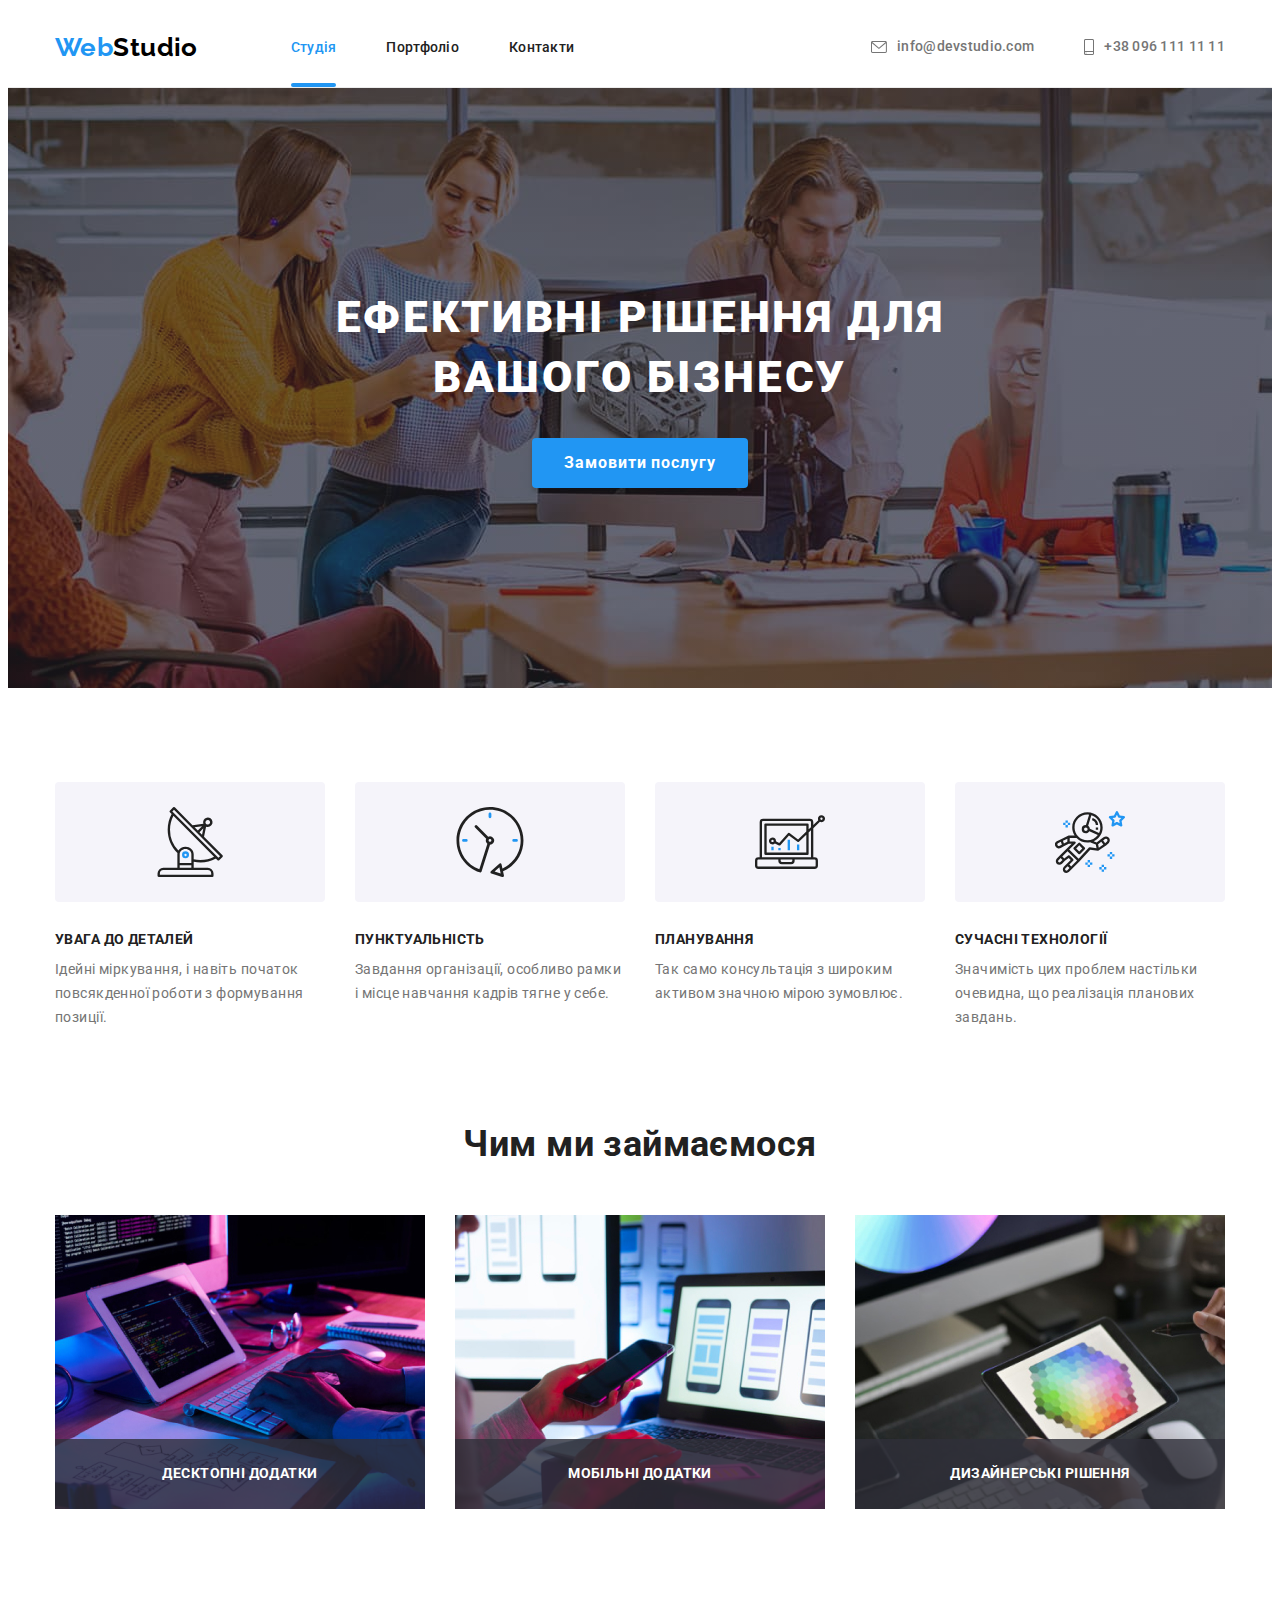
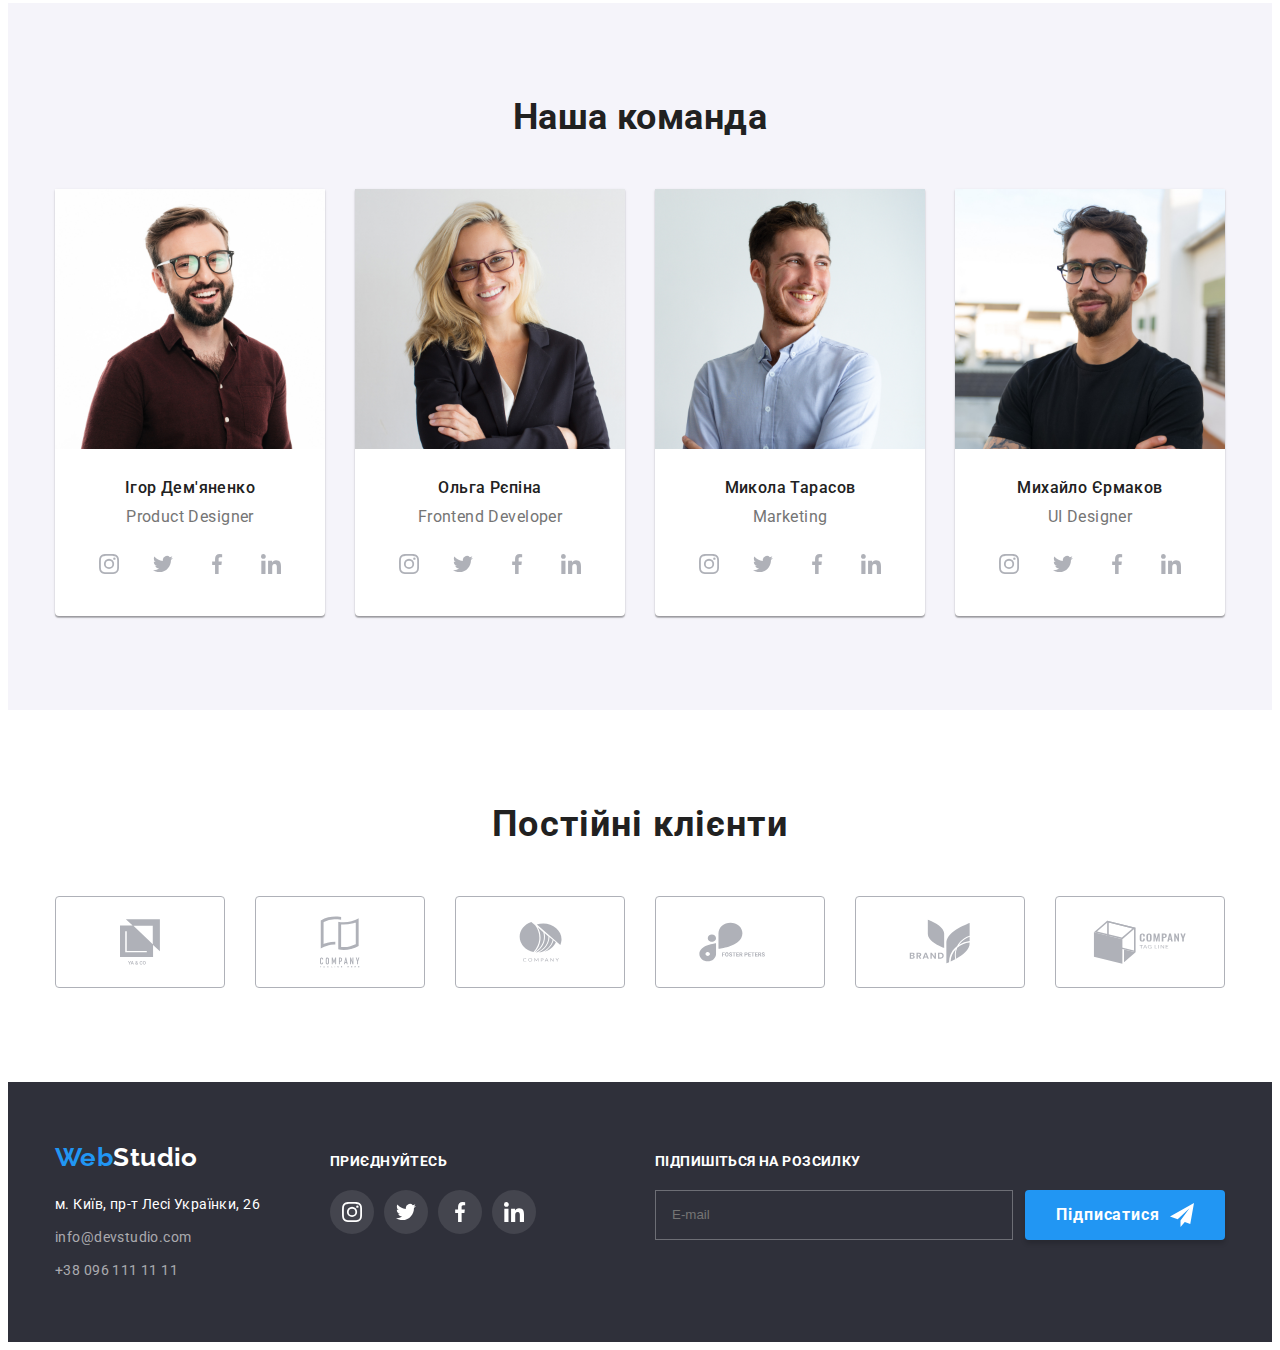
==== index.html @ fbc44127 "Initial commit" ====
<!DOCTYPE html>
<html lang="uk">
  <head>
    <meta charset="UTF-8" />
    <meta http-equiv="X-UA-Compatible" content="IE=edge" />
    <meta name="viewport" content="width=device-width, initial-scale=1.0" />
    <title>Document</title>
    <link rel="preconnect" href="https://fonts.googleapis.com" />
    <link rel="preconnect" href="https://fonts.gstatic.com" crossorigin />
    <link rel="preconnect" href="https://fonts.googleapis.com" />
    <link rel="preconnect" href="https://fonts.gstatic.com" crossorigin />
    <link
      href="https://fonts.googleapis.com/css2?family=Raleway:wght@700&family=Roboto:wght@400;500;700;900&display=swap"
      rel="stylesheet"
    />
    <link
      rel="stylesheet"
      href="https://cdnjs.cloudflare.com/ajax/libs/modern-normalize/1.1.0/modern-normalize.min.css"
      integrity="sha512-wpPYUAdjBVSE4KJnH1VR1HeZfpl1ub8YT/NKx4PuQ5NmX2tKuGu6U/JRp5y+Y8XG2tV+wKQpNHVUX03MfMFn9Q=="
      crossorigin="anonymous"
      referrerpolicy="no-referrer"
    />
    <link rel="stylesheet" href="./css/styles.css" />
  </head>
  <body>
    <!--Хедер-->
    <header class="header">
      <div class="container page-header">
        <nav class="header-nav">
          <a class="header-logo link" href="./index.html">
            <span class="header-logo-web">Web</span>Studio</a
          >
          <ul class="header-list list">
            <li class="header-item">
              <a class="header-link link current" href="">Студія</a>
            </li>
            <li class="header-item">
              <a class="header-link link" href="./portfolio.html">Портфоліо</a>
            </li>
            <li class="header-item">
              <a class="header-link link" href="">Контакти</a>
            </li>
          </ul>
        </nav>
        <ul class="header-contact-list list">
          <li class="header-contact-item">
            <a class="header-contact-link link" href="mailto:info@devstudio.com">
              <svg class="header-contact-icon" width="16" height="12">
                <use href="./photo/symbol-defs.svg#icon-envelope"></use>
              </svg>
              info@devstudio.com</a
            >
          </li>
          <li class="header-contact-item">
            <a class="header-contact-link link" href="tel:+38096111111">
              <svg class="header-contact-icon" width="10" height="16">
                <use href="./photo/symbol-defs.svg#icon-smartphone"></use>
              </svg>
              +38 096 111 11 11</a
            >
          </li>
        </ul>
      </div>
    </header>
    <!--Основний контент-->
    <main>
      <!--Герой-->
      <section class="hero hero-bcg">
        <div class="container">
          <h1 class="hero-title">Ефективні рішення для вашого бізнесу</h1>
          <button type="button" class="hero-button" data-modal-open>Замовити послугу</button>
        </div>
      </section>
      <!--Особлівости-->
      <section class="section">
        <div class="container">
          <h2 class="visually-hidden">Особлівості</h2>
          <ul class="features-list list">
            <li class="features-item">
              <div class="features-pic">
                <svg class="features-icon" width="70" height="70">
                  <use href="./photo/symbol-defs.svg#icon-antena"></use>
                </svg>
              </div>
              <h3 class="features-title">УВАГА ДО ДЕТАЛЕЙ</h3>
              <p class="features-text">
                Ідейні міркування, і навіть початок повсякденної роботи з формування позиції.
              </p>
            </li>
            <li class="features-item">
              <div class="features-pic">
                <svg class="features-icon" width="70" height="70">
                  <use href="./photo/symbol-defs.svg#icon-clock"></use>
                </svg>
              </div>
              <h3 class="features-title">ПУНКТУАЛЬНІСТЬ</h3>
              <p class="features-text">
                Завдання організації, особливо рамки і місце навчання кадрів тягне у себе.
              </p>
            </li>
            <li class="features-item">
              <div class="features-pic">
                <svg class="features-icon" width="70" height="70">
                  <use href="./photo/symbol-defs.svg#icon-diagram"></use>
                </svg>
              </div>
              <h3 class="features-title">ПЛАНУВАННЯ</h3>
              <p class="features-text">
                Так само консультація з широким активом значною мірою зумовлює.
              </p>
            </li>
            <li class="features-item">
              <div class="features-pic">
                <svg class="features-icon" width="70" height="70">
                  <use href="./photo/symbol-defs.svg#icon-astronaut"></use>
                </svg>
              </div>
              <h3 class="features-title">СУЧАСНІ ТЕХНОЛОГІЇ</h3>
              <p class="features-text">
                Значимість цих проблем настільки очевидна, що реалізація планових завдань.
              </p>
            </li>
          </ul>
        </div>
      </section>
      <!--Чим ми займаємось-->
      <section class="task section">
        <div class="container">
          <h2 class="section-title">Чим ми займаємося</h2>
          <ul class="task-list list">
            <li class="task-img">
              <div class="task-thumb">
                <img src="./photo/img.jpg" alt="програмування" width="370" />
                <p class="task-text">Десктопні додатки</p>
              </div>
            </li>
            <li class="task-img">
              <div class="task-thumb">
                <img src="./photo/img-2.jpg" alt="мобільні додатки" width="370" />
                <p class="task-text">Мобільні додатки</p>
              </div>
            </li>
            <li class="task-img">
              <div class="task-thumb">
                <img src="./photo/img-3.jpg" alt="палітра кольорів" width="370" />
                <p class="task-text">Дизайнерські рішення</p>
              </div>
            </li>
          </ul>
        </div>
      </section>
      <!--Команда-->
      <section class="team section">
        <div class="container">
          <h2 class="section-title">Наша команда</h2>
          <ul class="team-list list">
            <li class="team-member">
              <img class="team-photo" src="./photo/img—22.jpg" alt="дизайнер" width="270" />
              <div class="team-tt">
                <h3 class="team-name">Ігор Дем'яненко</h3>
                <p class="team-speciality">Product Designer</p>
                <ul class="team-sn-list">
                  <li class="team-sn-item">
                    <a class="team-sn-link" href="">
                      <svg class="team-sn-icon" width="20" height="20">
                        <use href="./photo/symbol-defs.svg#icon-instagram"></use></svg
                    ></a>
                  </li>
                  <li class="team-sn-item">
                    <a class="team-sn-link" href="">
                      <svg class="team-sn-icon" width="20" height="20">
                        <use href="./photo/symbol-defs.svg#icon-twitter"></use></svg
                    ></a>
                  </li>
                  <li class="team-sn-item">
                    <a class="team-sn-link" href="">
                      <svg class="team-sn-icon" width="20" height="20">
                        <use href="./photo/symbol-defs.svg#icon-facebook"></use></svg
                    ></a>
                  </li>
                  <li class="team-sn-item">
                    <a class="team-sn-link" href="">
                      <svg class="team-sn-icon" width="20" height="20">
                        <use href="./photo/symbol-defs.svg#icon-linkedin"></use></svg
                    ></a>
                  </li>
                </ul>
              </div>
            </li>
            <li class="team-member">
              <img
                class="team-photo"
                src="./photo/img-4.jpg"
                alt="фронтент розробнік"
                width="270"
              />
              <div class="team-tt">
                <h3 class="team-name">Ольга Рєпіна</h3>
                <p class="team-speciality">Frontend Developer</p>
                <ul class="team-sn-list">
                  <li class="team-sn-item">
                    <a class="team-sn-link" href="">
                      <svg class="team-sn-icon" width="20" height="20">
                        <use href="./photo/symbol-defs.svg#icon-instagram"></use></svg
                    ></a>
                  </li>
                  <li class="team-sn-item">
                    <a class="team-sn-link" href="">
                      <svg class="team-sn-icon" width="20" height="20">
                        <use href="./photo/symbol-defs.svg#icon-twitter"></use></svg
                    ></a>
                  </li>
                  <li class="team-sn-item">
                    <a class="team-sn-link" href="">
                      <svg class="team-sn-icon" width="20" height="20">
                        <use href="./photo/symbol-defs.svg#icon-facebook"></use></svg
                    ></a>
                  </li>
                  <li class="team-sn-item">
                    <a class="team-sn-link" href="">
                      <svg class="team-sn-icon" width="20" height="20">
                        <use href="./photo/symbol-defs.svg#icon-linkedin"></use></svg
                    ></a>
                  </li>
                </ul>
              </div>
            </li>
            <li class="team-member">
              <img class="team-photo" src="./photo/img-5.jpg" alt="маркетинг" width="270" />
              <div class="team-tt">
                <h3 class="team-name">Микола Тарасов</h3>
                <p class="team-speciality">Marketing</p>
                <ul class="team-sn-list">
                  <li class="team-sn-item">
                    <a class="team-sn-link" href="">
                      <svg class="team-sn-icon" width="20" height="20">
                        <use href="./photo/symbol-defs.svg#icon-instagram"></use></svg
                    ></a>
                  </li>
                  <li class="team-sn-item">
                    <a class="team-sn-link" href="">
                      <svg class="team-sn-icon" width="20" height="20">
                        <use href="./photo/symbol-defs.svg#icon-twitter"></use></svg
                    ></a>
                  </li>
                  <li class="team-sn-item">
                    <a class="team-sn-link" href="">
                      <svg class="team-sn-icon" width="20" height="20">
                        <use href="./photo/symbol-defs.svg#icon-facebook"></use></svg
                    ></a>
                  </li>
                  <li class="team-sn-item">
                    <a class="team-sn-link" href="">
                      <svg class="team-sn-icon" width="20" height="20">
                        <use href="./photo/symbol-defs.svg#icon-linkedin"></use></svg
                    ></a>
                  </li>
                </ul>
              </div>
            </li>
            <li class="team-member">
              <img class="team-photo" src="./photo/img-6.jpg" alt="ЮЛ дизайнер" width="270" />
              <div class="team-tt">
                <h3 class="team-name">Михайло Єрмаков</h3>
                <p class="team-speciality">UI Designer</p>
                <ul class="team-sn-list">
                  <li class="team-sn-item">
                    <a class="team-sn-link" href="">
                      <svg class="team-sn-icon" width="20" height="20">
                        <use href="./photo/symbol-defs.svg#icon-instagram"></use>
                      </svg>
                    </a>
                  </li>
                  <li class="team-sn-item">
                    <a class="team-sn-link" href="">
                      <svg class="team-sn-icon" width="20" height="20">
                        <use href="./photo/symbol-defs.svg#icon-twitter"></use></svg
                    ></a>
                  </li>
                  <li class="team-sn-item">
                    <a class="team-sn-link" href="">
                      <svg class="team-sn-icon" width="20" height="20">
                        <use href="./photo/symbol-defs.svg#icon-facebook"></use></svg
                    ></a>
                  </li>
                  <li class="team-sn-item">
                    <a class="team-sn-link" href="">
                      <svg class="team-sn-icon" width="20" height="20">
                        <use href="./photo/symbol-defs.svg#icon-linkedin"></use></svg
                    ></a>
                  </li>
                </ul>
              </div>
            </li>
          </ul>
        </div>
      </section>
      <section class="clients">
        <div class="container">
          <p class="clients-title">Постійні клієнти</p>
          <ul class="client-list">
            <li class="client-item">
              <a class="client-link" href=""
                ><svg class="client-icon" width="40" height="52">
                  <use href="./photo/symbol-defs.svg#icon-client-a"></use></svg
              ></a>
            </li>
            <li class="client-item">
              <a class="client-link" href=""
                ><svg class="client-icon" width="40" height="52">
                  <use href="./photo/symbol-defs.svg#icon-client-b"></use></svg
              ></a>
            </li>
            <li class="client-item">
              <a class="client-link" href=""
                ><svg class="client-icon" width="43" height="41">
                  <use href="./photo/symbol-defs.svg#icon-client-c"></use></svg
              ></a>
            </li>
            <li class="client-item">
              <a class="client-link" href=""
                ><svg class="client-icon" width="84" height="40">
                  <use href="./photo/symbol-defs.svg#icon-client-d"></use></svg
              ></a>
            </li>
            <li class="client-item">
              <a class="client-link" href=""
                ><svg class="client-icon" width="62" height="45">
                  <use href="./photo/symbol-defs.svg#icon-client-e"></use></svg
              ></a>
            </li>
            <li class="client-item">
              <a class="client-link" href=""
                ><svg class="client-icon" width="94" height="44">
                  <use href="./photo/symbol-defs.svg#icon-client-f"></use></svg
              ></a>
            </li>
          </ul>
        </div>
      </section>
    </main>
    <!--Футер-->
    <footer class="footer">
      <div class="container footer-n">
        <div class="adress">
          <a class="footer-logo link" href="./index.html">
            <span class="header-logo-web">Web</span>Studio</a
          >
          <address>
            <ul class="adress-list list">
              <li class="adress-item">
                <a
                  class="footer-adress link adress-item"
                  href="https://www.google.com/maps/place/бул.+Леси+Украинки,+26,+Киев,+02000/@50.4265807,30.5383858,17z/data=!3m1!4b1!4m5!3m4!1s0x40d4cf0e033ecbe9:0x57a4dffefec77da0!8m2!3d50.4265807!4d30.5383858"
                  >м. Київ, пр-т Лесі Українки, 26</a
                >
              </li>
              <li class="adress-item">
                <a class="footer-link link" href="mailto:info@devstudio.com">info@devstudio.com</a>
              </li>
              <li class="adress-item">
                <a class="footer-link link" href="tel:+38096111111">+38 096 111 11 11</a>
              </li>
            </ul>
          </address>
        </div>
        <div class="social">
          <h2 class="social-title">приєднуйтесь</h2>
          <ul class="social-list">
            <li class="social-item">
              <a class="social-link" href="">
                <svg class="" width="20" height="20">
                  <use href="./photo/symbol-defs.svg#icon-instagram"></use></svg
              ></a>
            </li>
            <li class="social-item">
              <a class="social-link" href="">
                <svg class="" width="20" height="20">
                  <use href="./photo/symbol-defs.svg#icon-twitter"></use></svg
              ></a>
            </li>
            <li class="social-item">
              <a class="social-link" href="">
                <svg class="" width="20" height="20">
                  <use href="./photo/symbol-defs.svg#icon-facebook"></use></svg
              ></a>
            </li>
            <li class="social-item">
              <a class="social-link" href="">
                <svg class="" width="20" height="20">
                  <use href="./photo/symbol-defs.svg#icon-linkedin"></use></svg
              ></a>
            </li>
          </ul>
        </div>
        <div class="footer-form">
          <h2 class="footer-form-title">Підпишіться на розсилку</h2>
          <form class="footer-mb">
            <input type="email" name="email" placeholder="E-mail" />
            <button class="footer-btn" type="submit">
              <span class="send-text">Підписатися</span>
              <svg class="send-icon" width="24" height="24">
                <use href="./photo/symbol-defs.svg#icon-icon-send"></use>
              </svg>
            </button>
          </form>
        </div>
      </div>
    </footer>

    <div class="backdrop is-hidden" data-modal>
      <div class="modal">
        <button class="modal-close-button" data-modal-close>
          <svg class="close-icon" width="18" height="18">
            <use href="./photo/symbol-defs.svg#icon-close-black"></use>
          </svg>
        </button>
        <form class="form">
          <p class="form-title">Залиште свої дані, ми вам передзвонимо</p>
          <div class="form-field">
            <label for="name">Ім'я</label>
            <div class="form-picture">
              <input class="form-input" type="text" name="name" id="name" required />
              <svg class="form-image" height="18" width="18">
                <use href="./photo/symbol-defs.svg#icon-person-black"></use>
              </svg>
            </div>
          </div>
          <div class="form-field">
            <label for="tel">Телефон</label>
            <div class="form-picture">
              <input class="form-input" type="tel" name="tel" id="tel" required />
              <svg class="form-image" height="18" width="18">
                <use href="./photo/symbol-defs.svg#icon-phone-black"></use>
              </svg>
            </div>
          </div>
          <div class="form-field">
            <label for="mail">Пошта</label>
            <div class="form-picture">
              <input class="form-input" type="email" name="mail" id="mail" required />
              <svg class="form-image" height="18" width="18">
                <use href="./photo/symbol-defs.svg#icon-email-black"></use>
              </svg>
            </div>
          </div>
          <div class="form-field form-coment">
            <label for="coment">Коментар</label>
            <textarea
              class="form-input textarea"
              name="coment"
              id="coment"
              cols="30"
              rows="5"
              placeholder="Введіть текст"
            ></textarea>
          </div>
          <label class="checkbox-label">
            <input class="checkbox" type="checkbox" name="agree" required />
            <span class="checkbox-area"> </span>
            Погоджуюся з розсилкою та приймаю <a href="" class="label-link">Умови договору</a>
          </label>

          <button type="submit" class="form-button">Відправити</button>
        </form>
      </div>
    </div>
    <script src="./js/modal.js"></script>
  </body>
</html>
---- css/styles.css ----
:root {
  --main-bcg-colour: #f5f5f5;
  --footer-bcg-colour: #2f303a;
  --maint-text-colour: #2f303a;
  --secondary-text-colour: #757575;
  --accent-colour: #2196f3;
  --contacts-header-colour: #757575;
  --contacts-footer-colour: #ffffff;
  --buttom-colour: #2196f3;
  --top-logo-colour: #000000;
  --bot-logo-colour: #ffffff;
  --title-colour: #212121;
  --port-btn-bcg-colour: #f5f4fa;
  --timeing-funktion: 250ms cubic-bezier(0.4, 0, 0.2, 1);
}

* {
  box-sizing: border-box;
}
p,
h1,
h2,
h3,
h4,
h5,
h6 {
  margin: 0;
}

*,
*::before,
*::after {
  box-sizing: border-box;
}

ul {
  list-style: none;
  margin: 0;
  padding-left: 0;
}
button {
  display: block;
  border: none;
  cursor: pointer;
  border-radius: 4px;
}
address {
  font-style: normal;
}

img {
  display: block;
  max-width: 100%;
  height: auto;
}

body {
  font-family: 'Roboto', sans-serif;
  font-size: 14px;
  letter-spacing: 0.03em;
  color: var(--maint-text-colour);
  background-color: var(--contacts-footer-colour);
}

.section {
  padding-top: 94px;
  padding-bottom: 94px;
}

.container {
  width: 1200px;
  padding-left: 15px;
  padding-right: 15px;
  margin-left: auto;
  margin-right: auto;
}

.list {
  list-style: none;
  padding-left: 0px;
  margin: 0px;
}

.link {
  text-decoration: none;
  font-family: 'Roboto';
  font-style: normal;
}

.link:focus {
  font-variant: var(--accent-colour);
}
/*----------------HEADER---------------*/
.header {
  padding-top: 24px;
  padding-bottom: 24px;
  background-color: var(--contacts-footer-colour);
  border-bottom: 1px solid #ececec;
}
.page-header {
  display: flex;
}

.header-nav {
  display: flex;
  align-items: center;
}
/*Logo*/
.header-logo {
  margin-right: 93px;

  font-family: 'Raleway';
  font-weight: 700;
  font-size: 26px;
  line-height: 1.19;
  color: var(--top-logo-colour);
}

.header-logo-web {
  color: var(--accent-colour);
}

.header-list {
  display: flex;
}

.header-link {
  padding-top: 32px;
  padding-bottom: 32px;
  font-weight: 500;
  font-size: 14px;
  line-height: 1.14;
  letter-spacing: 0.02em;
  color: var(--title-colour);
  transition: color var(--timeing-funktion);
}
.header-item {
  margin-right: 50px;
}
.header-item:last-child {
  margin-right: 0px;
}

.current {
  color: var(--accent-colour);
  position: relative;
}
.current::after {
  content: '';
  position: absolute;
  bottom: 0px;
  left: 0px;
  border-radius: 2px;
  width: 100%;
  height: 4px;
  background-color: var(--buttom-colour);
}

.header-link:hover,
.header-link:focus {
  color: var(--accent-colour);
}
/* Contacts */
.header-contact-list {
  display: flex;
  align-items: center;
  margin-left: auto;
}

.header-contact-item {
  margin-right: 50px;
}
.header-contact-item:last-child {
  margin-right: 0px;
}

.header-contact-link {
  display: flex;
  align-items: center;
  font-weight: 500;
  font-size: 14px;
  line-height: 1.14;
  letter-spacing: 0.02em;
  color: var(--contacts-header-colour);
  transition: color var(--timeing-funktion);
}

.header-contact-icon {
  margin-right: 10px;
  fill: currentColor;
  transition: fill var(--timeing-funktion);
}

.header-contact-link:hover,
.header-contact-link:focus {
  color: var(--accent-colour);
}

.header-contact-link:hover .header-contact-icon,
.header-contact-link:focus .header-contact-icon {
  fill: var(--accent-colour);
}

/*-----------Hero---------------*/

.hero {
  margin-left: auto;
  margin-right: auto;
  padding: 200px 0px;
  background-color: var(--footer-bcg-colour);
}
.hero-bcg {
  height: 600px;
  max-width: 1600px;
  background-image: linear-gradient(rgba(47, 48, 58, 0.4), rgba(47, 48, 58, 0.4)),
    url(../photo/bcgimg.jpg);
  background-repeat: no-repeat;
  background-position: center;
  background-size: cover;
}
.hero-title {
  width: 696px;
  margin-left: auto;
  margin-right: auto;

  font-weight: 900;
  font-size: 44px;
  line-height: 1.36;
  letter-spacing: 0.06em;
  text-align: center;
  text-transform: uppercase;
  color: var(--bot-logo-colour);
}

.hero-button {
  margin-top: 30px;
  margin-left: auto;
  margin-right: auto;
  padding: 10px 32px;

  font-family: 'Roboto';
  font-weight: 700;
  font-size: 16px;
  line-height: 1.9;
  display: flex;
  align-items: center;
  text-align: center;
  letter-spacing: 0.06em;
  color: #ffffff;
  background-color: var(--buttom-colour);
  box-shadow: 0px 4px 4px rgba(0, 0, 0, 0.15);
  border-radius: 4px;
  border: none;
}
/*--------------fEATURES--------------*/

.visually-hidden {
  position: absolute;
  width: 1px;
  height: 1px;
  margin: 0px;
  border: 0;
  padding: 0;
  white-space: nowrap;
  clip-path: inset(100%);
  clip: rect(0 0 0 0);
  overflow: hidden;
}
.features-pic {
  margin-bottom: 30px;
  width: 270px;
  height: 120px;
  display: flex;
  align-items: center;
  justify-content: center;

  background: #f5f4fa;
  border-radius: 4px;
}

.features-title {
  margin-bottom: 10px;

  font-weight: 700;
  font-size: 14px;
  line-height: 1.14;
  text-transform: uppercase;
  color: var(--title-colour);
}
.features-list {
  display: flex;
}

.features-item {
  margin-right: 30px;

  width: 270px;
}

.features-item:last-child {
  margin: 0px;
}
.features-text {
  font-size: 14px;
  line-height: 1.71;
  color: var(--secondary-text-colour);
}
/*--------------TASK----------------*/
.task {
  padding-top: 0px;
}

.section-title {
  margin-bottom: 50px;
  font-weight: 700;
  font-size: 36px;
  line-height: 1.16;
  text-align: center;
  color: var(--title-colour);
}
.task-list {
  display: flex;
}

.task-img {
  margin-right: 30px;

  width: 370px;
  height: 294px;
  left: 215px;
  top: 1058px;
}
.task-thumb {
  position: relative;
}

.task-text {
  width: 370px;
  height: 70px;

  position: absolute;
  bottom: 0px;
  font-weight: 700;
  line-height: 1.14;
  text-align: center;
  text-transform: uppercase;
  color: var(--bot-logo-colour);
  background: rgba(47, 48, 58, 0.8);

  display: flex;
  align-items: center;
  justify-content: center;
}
.task-img:last-child {
  margin-right: 0px;
}

/*----------TEAM-------------*/
.team {
  background-color: #f5f4fa;
}

.team-list {
  display: flex;
}

.team-photo {
  width: 270px;
  height: 260px;
  left: 215px;
  top: 1632px;
}

.team-member {
  margin-right: 30px;
  background-color: var(--bot-logo-colour);
  box-shadow: 0px 1px 3px rgba(0, 0, 0, 0.12), 0px 1px 1px rgba(0, 0, 0, 0.14),
    0px 2px 1px rgba(0, 0, 0, 0.2);
  border-radius: 0px 0px 4px 4px;
}
.team-member:last-child {
  margin-right: 0px;
}
.team-tt {
  padding: 30px 0px;
}

.team-name {
  font-weight: 500;
  font-size: 16px;
  line-height: 1.18;
  text-align: center;
  color: var(--title-colour);
}
.team-speciality {
  margin-top: 10px;
  font-size: 16px;
  line-height: 1.18;
  text-align: center;
  color: var(--secondary-text-colour);
}

.team-sn-list {
  margin-top: 15px;
  gap: 10px;
  display: flex;
  align-items: center;
  justify-content: center;
}

.team-sn-link {
  width: 44px;
  height: 44px;
  border-radius: 50%;
  display: flex;
  align-items: center;
  justify-content: center;
  fill: #afb1b8;
  transition: fill var(--timeing-funktion), background-color var(--timeing-funktion);
}
.team-sn-link:hover,
.team-sn-link:focus {
  fill: #ffffff;
  background-color: var(--accent-colour);
}
/*---------CLIENTS------------*/
.clients {
  padding-top: 94px;
  padding-bottom: 94px;
}
.clients-title {
  margin-bottom: 50px;

  font-weight: 700;
  font-size: 36px;
  line-height: 1.16;
  text-align: center;
  letter-spacing: 0.03em;
  color: var(--title-colour);
}

.client-list {
  display: flex;
  align-items: center;
  justify-content: center;
}

.client-item {
  margin-right: 30px;
}

.client-item:last-child {
  margin-right: 0px;
}

.client-icon {
  fill: currentColor;
}
.client-link {
  display: flex;
  align-items: center;
  justify-content: center;
  height: 92px;
  width: 170px;
  border: 1px solid #afb1b8;
  border-radius: 4px;
  transition: border var(--timeing-funktion), color var(--timeing-funktion);
  color: #afb1b8;
}

.client-link:hover,
.client-link:focus {
  border: 1px solid var(--buttom-colour);
  color: var(--buttom-colour);
}

/*----------FOOTER------------*/
.footer {
  padding-top: 60px;
  padding-bottom: 60px;
  background-color: var(--footer-bcg-colour);
}
.footer-logo {
  display: block;
  margin-bottom: 20px;
  font-family: 'Raleway';
  font-weight: 700;
  font-size: 26px;
  line-height: 1.19;
  color: var(--bot-logo-colour);
}

.footer-adress {
  font-size: 14px;
  line-height: 1.71;
  color: var(--bot-logo-colour);
}
.adress-item {
  margin-bottom: 9px;
}
.adress-item:last-child {
  margin-bottom: 0px;
}
.footer-link {
  font-size: 14px;
  line-height: 1.71;
  color: rgba(255, 255, 255, 0.6);
  transition: color var(--timeing-funktion);
}
.footer-link:hover,
.footer-link:focus {
  color: var(--accent-colour);
}
.footer-n {
  display: flex;
  align-items: baseline;
}
.social {
  margin-left: 70px;
}
.social-title {
  margin-bottom: 20px;
  font-weight: 700;
  font-size: 14px;
  line-height: 1.14;
  text-transform: uppercase;
  color: var(--bot-logo-colour);
}

.social-list {
  gap: 10px;
  margin-right: auto;
  display: flex;
}

.social-link {
  width: 44px;
  height: 44px;
  border-radius: 50%;
  display: flex;
  align-items: center;
  justify-content: center;
  background-color: #44454e;
  fill: var(--bot-logo-colour);
  transition: background-color var(--timeing-funktion);
}

.social-link:hover,
.social-link:focus {
  background-color: var(--accent-colour);
}
.footer-form {
  margin-left: auto;
}
.footer-form-title {
  margin-bottom: 20px;
  font-weight: 700;
  font-size: 14px;
  line-height: 1.14;
  text-transform: uppercase;
  color: var(--bot-logo-colour);
}
.footer-form input {
  padding: 15px 16px;
  margin-right: 12px;
  width: 358px;
  height: 50px;
  outline: transparent;
  background-color: #2196f300;
  border: 1px solid rgba(255, 255, 255, 0.3);
  color: rgba(255, 255, 255, 0.6);
}
.footer-btn {
  display: flex;
  align-items: center;
  justify-content: center;
  height: 50px;
  width: 200px;
  margin-left: auto;
  margin-right: auto;
  font-family: 'Roboto';
  font-style: normal;
  font-weight: 700;
  font-size: 16px;
  line-height: 1.87;
  letter-spacing: 0.06em;
  color: var(--contacts-footer-colour);
  background-color: var(--buttom-colour);
  box-shadow: 0px 4px 4px rgba(0, 0, 0, 0.15);
  border-radius: 4px;
}
.send-text {
  margin-right: 10px;
}

.send-icon {
  fill: var(--contacts-footer-colour);
}

.footer-mb {
  display: flex;
}
/*---------------PORTFOLIO--------------*/

.button-list {
  display: flex;
  justify-content: center;
  margin-bottom: 50px;
}

.port-btn-item {
  margin-right: 8px;
}

.port-btn-item:last-child {
  margin-right: 0px;
}
.port-btn {
  padding: 6px 22px;

  font-family: 'Roboto';
  font-weight: 500;
  font-size: 16px;
  line-height: 1.62;
  letter-spacing: 0.03em;
  text-align: center;
  color: var(--title-colour);
  background-color: var(--port-btn-bcg-colour);
  border-radius: 4px;
  border: none;
  transition: background-color var(--timeing-funktion), color var(--timeing-funktion),
    box-shadow var(--timeing-funktion);
}

.port-btn:hover,
.port-btn:focus {
  background-color: var(--accent-colour);
  color: var(--bot-logo-colour);
  box-shadow: 0px 2px 2px 0px #0000001f, 0px 1px 2px 0px #00000014, 0px 3px 1px 0px #0000001a;
}
.port-list {
  display: flex;
  flex-wrap: wrap;
}
.port-item {
  width: 370px;
  margin-right: 30px;
  margin-bottom: 30px;

  border: 1px solid #eeeeee;
}
.port-link {
  display: block;

  transition: var(--timeing-funktion);
}

.port-link:hover,
.port-link:focus {
  box-shadow: 1px 4px 6px 0px #00000029, 0px 4px 4px 0px #0000000f;
}

.port-item:nth-child(3n) {
  margin-right: 0px;
}
.port-item:nth-last-child(-n + 3) {
  margin-bottom: 0px;
}

.port-tt {
  padding: 20px 24px;
}
.overlay-image {
  position: relative;
  overflow: hidden;
}

.overlay-text {
  padding: 63px 24px;
  position: absolute;
  width: 100%;
  height: 100%;
  font-style: normal;
  font-weight: 400;
  font-size: 18px;
  line-height: 1.55;
  letter-spacing: 0.03em;
  text-align: left;
  color: var(--contacts-footer-colour);
  transform: translateY(100%);

  transition: transform var(--timeing-funktion);
  background-color: rgba(33, 150, 243, 0.9);
}
.port-link:hover .overlay-text,
.port-link:focus .overlay-text {
  transform: translateY(-100%);
}

.port-title {
  margin-bottom: 4px;
  font-weight: 700;
  font-size: 18px;
  line-height: 2;
  letter-spacing: 0.06em;
  color: var(--title-colour);
}
.port-text {
  font-size: 16px;
  line-height: 1.88;
  color: var(--secondary-text-colour);
}

/*-----------BACKDROP----------*/

.backdrop {
  position: fixed;
  top: 0;
  left: 0;
  width: 100%;
  height: 100%;
  background-color: #0000001a;
  opacity: 1;
  transition: opacity 250ms cubic-bezier(0.4, 0, 0.2, 1);
}

.backdrop.is-hidden {
  opacity: 0;
  pointer-events: none;
}

.backdrop.is-hidden .modal {
  transform: translate(-50%, -50%) scale(0.5);
}

.modal {
  position: absolute;
  top: 50%;
  left: 50%;
  padding: 40px;

  height: 581px;
  width: 528px;
  background-color: var(--bot-logo-colour);
  transform: translate(-50%, -50%) scale(1);
  transition: transform var(--timeing-funktion);
}

.modal-close-button {
  position: absolute;
  top: 8px;
  right: 8px;
  display: flex;
  align-items: center;
  justify-content: center;
  width: 30px;
  height: 30px;
  border-radius: 50%;
  border: 1px solid #0000001a;
  background-color: var(--bot-logo-colour);
}

.close-icon {
  fill: #000000;
  transition: fill var(--timeing-funktion);
}

.modal-close-button:hover .close-icon,
.modal-close-button:focus .close-icon {
  fill: var(--accent-colour);
}

.form {
}
.form-title {
  margin-bottom: 12px;
  font-weight: 700;
  font-size: 20px;
  line-height: 1.15;
  text-align: center;
  color: var(--title-colour);
}
.form-field {
  display: flex;
  flex-direction: column;
  margin-bottom: 10px;
}
.form-coment {
  margin-bottom: 20px;
}
.form-picture {
  height: 40px;
  width: 448px;
  position: relative;
}
.form-image {
  position: absolute;
  top: 50%;
  left: 12px;
  transform: translateY(-50%);
  fill: currentColor;
  transition: fill var(--timeing-funktion);
}
.form-field label {
  margin-bottom: 4px;
  font-size: 12px;
  line-height: 1.16;
  letter-spacing: 0.01em;
  color: var(--secondary-text-colour);
}

.form-picture:focus-within .form-input {
  border: 1px solid var(--accent-colour);
}
.form-picture:focus-within .form-image {
  fill: var(--accent-colour);
}
.form-field input {
  padding-left: 42px;
  width: 100%;
  height: 40px;
  outline: transparent;
  border: 1px solid #21212133;
  border-radius: 4px;
  transition: border var(--timeing-funktion);
}

.form-field textarea {
  padding: 12px 16px;
  height: 120px;
  outline: transparent;
  border: 1px solid #21212133;
  border-radius: 4px;
  resize: none;
  transition: border var(--timeing-funktion);
}

.form-field textarea[placeholder] {
  font-size: 12px;
  line-height: 1.16;
  letter-spacing: 0.01em;
  color: rgba(117, 117, 117, 0.5);
}
.textarea:focus {
  border: 1px solid var(--accent-colour);
}

.checkbox-area {
  display: inline-block;
  margin-right: 8.5px;
  width: 16px;
  height: 15px;
  overflow: hidden;
  border-radius: 0.05em;
  background-color: white;
  /* background-image: url(/photo/icon-check-white.svg); */
  background-size: contain;
  background-repeat: no-repeat;
  background-position: 50% 50%;
  box-shadow: 0 0 0 0.1em var(--title-colour);
  transition: background-color var(--timeing-funktion), box-shadow var(--timeing-funktion);
}
/* .checkbox-area {
  display: inline-block;
  margin-right: 7px;
  width: 16px;
  height: 15px;
  border-radius: 2px;
  border: 2px solid var(--title-colour);
} */
.checkbox {
  -webkit-appearance: none;
}
.checkbox-label {
  display: flex;
  align-items: center;
  justify-content: center;
  margin-bottom: 30px;

  font-weight: 400;
  font-size: 14px;
  line-height: 1.71;
  letter-spacing: 0.03em;
  color: var(--secondary-text-colour);
}
.label-link {
  font-weight: 400;
  font-size: 14px;
  line-height: 1.71;
  letter-spacing: 0.03em;
  color: var(--buttom-colour);
}
.checkbox:checked + .checkbox-area {
  background-image: url(/photo/icon-check-white.svg);
  background-origin: border-box;
  box-shadow: 0 0 0 0.1em var(--buttom-colour);
  background-color: var(--buttom-colour);
}
.form-checkbox label {
  margin-left: 7px;
  font-size: 14px;
  line-height: 1.71;
  letter-spacing: 0.03em;

  color: var(--secondary-text-colour);
}
.label-link {
  margin-left: 5px;
}
.form-button {
  height: 50px;
  width: 200px;
  margin-left: auto;
  margin-right: auto;
  font-family: 'Roboto';
  font-style: normal;
  font-weight: 700;
  font-size: 16px;
  line-height: 1.87;
  letter-spacing: 0.06em;
  color: var(--contacts-footer-colour);
  background-color: var(--buttom-colour);
  box-shadow: 0px 4px 4px rgba(0, 0, 0, 0.15);
  border-radius: 4px;
}
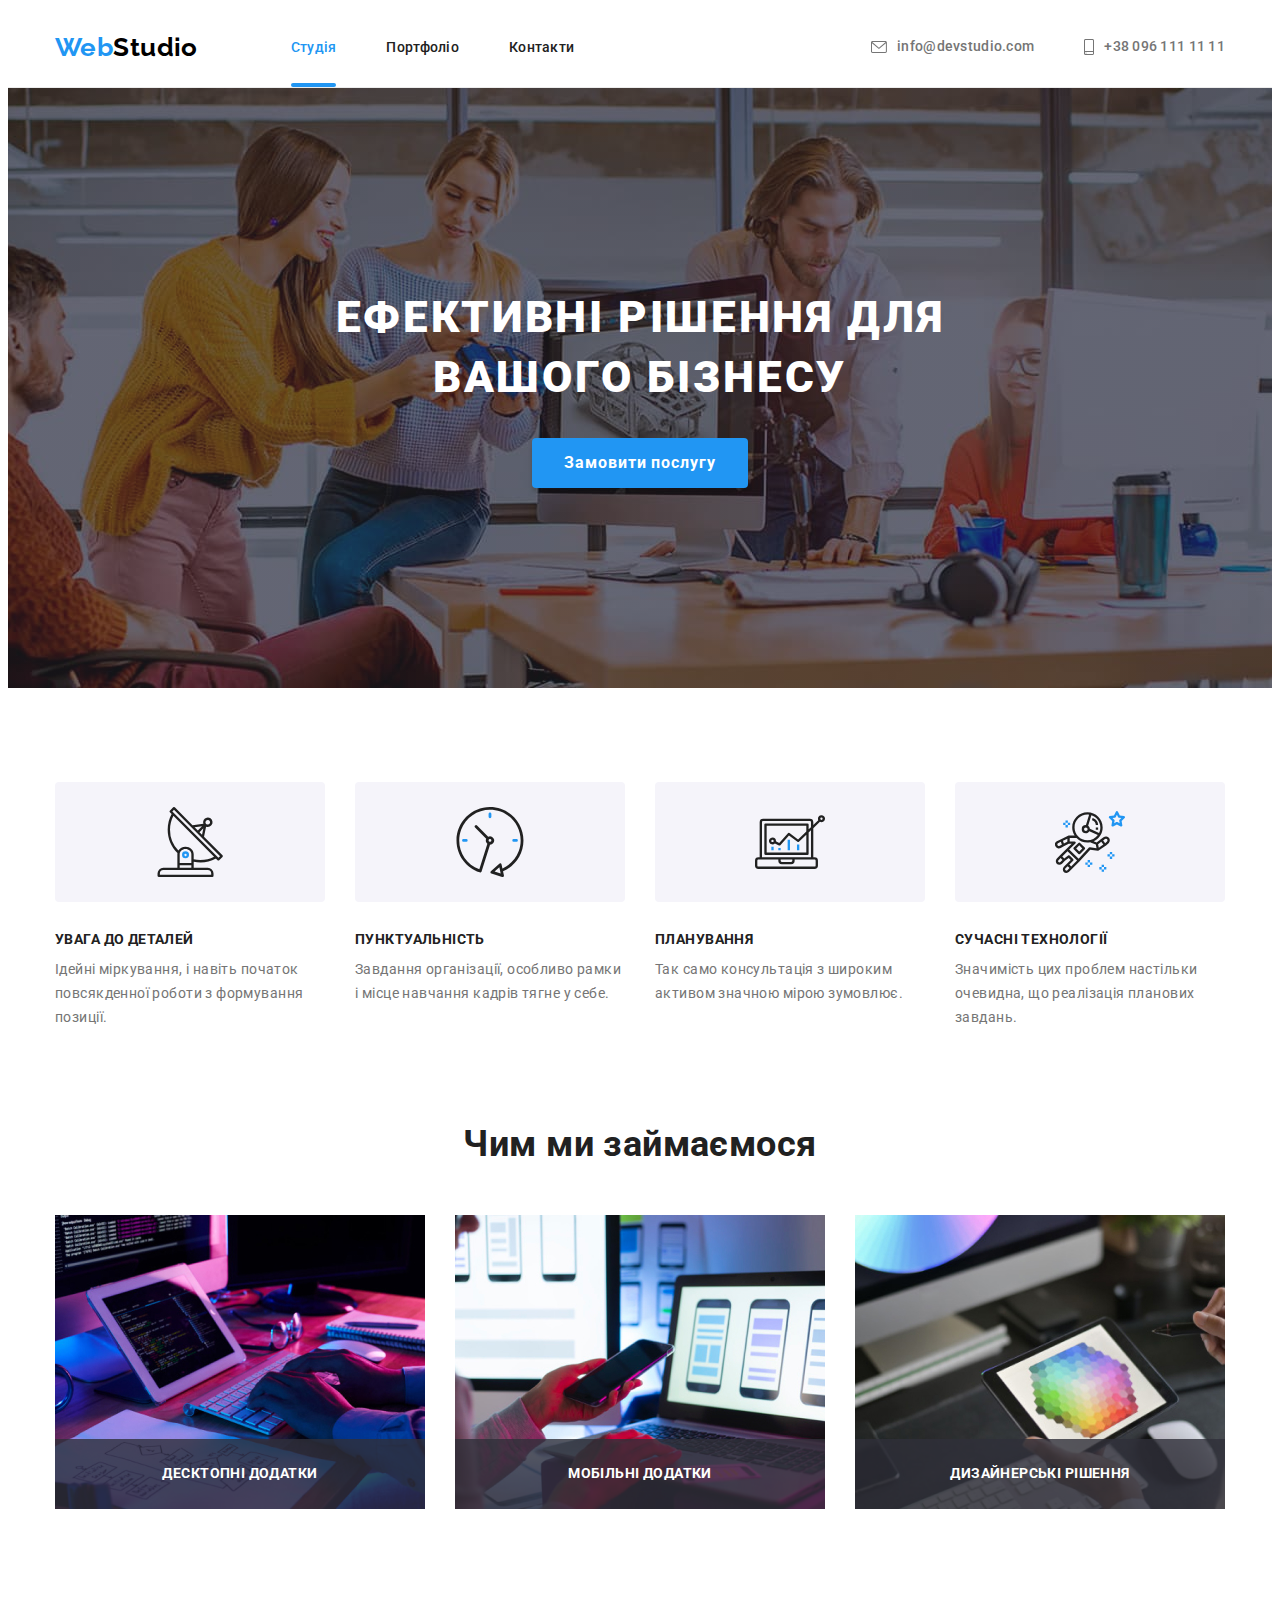
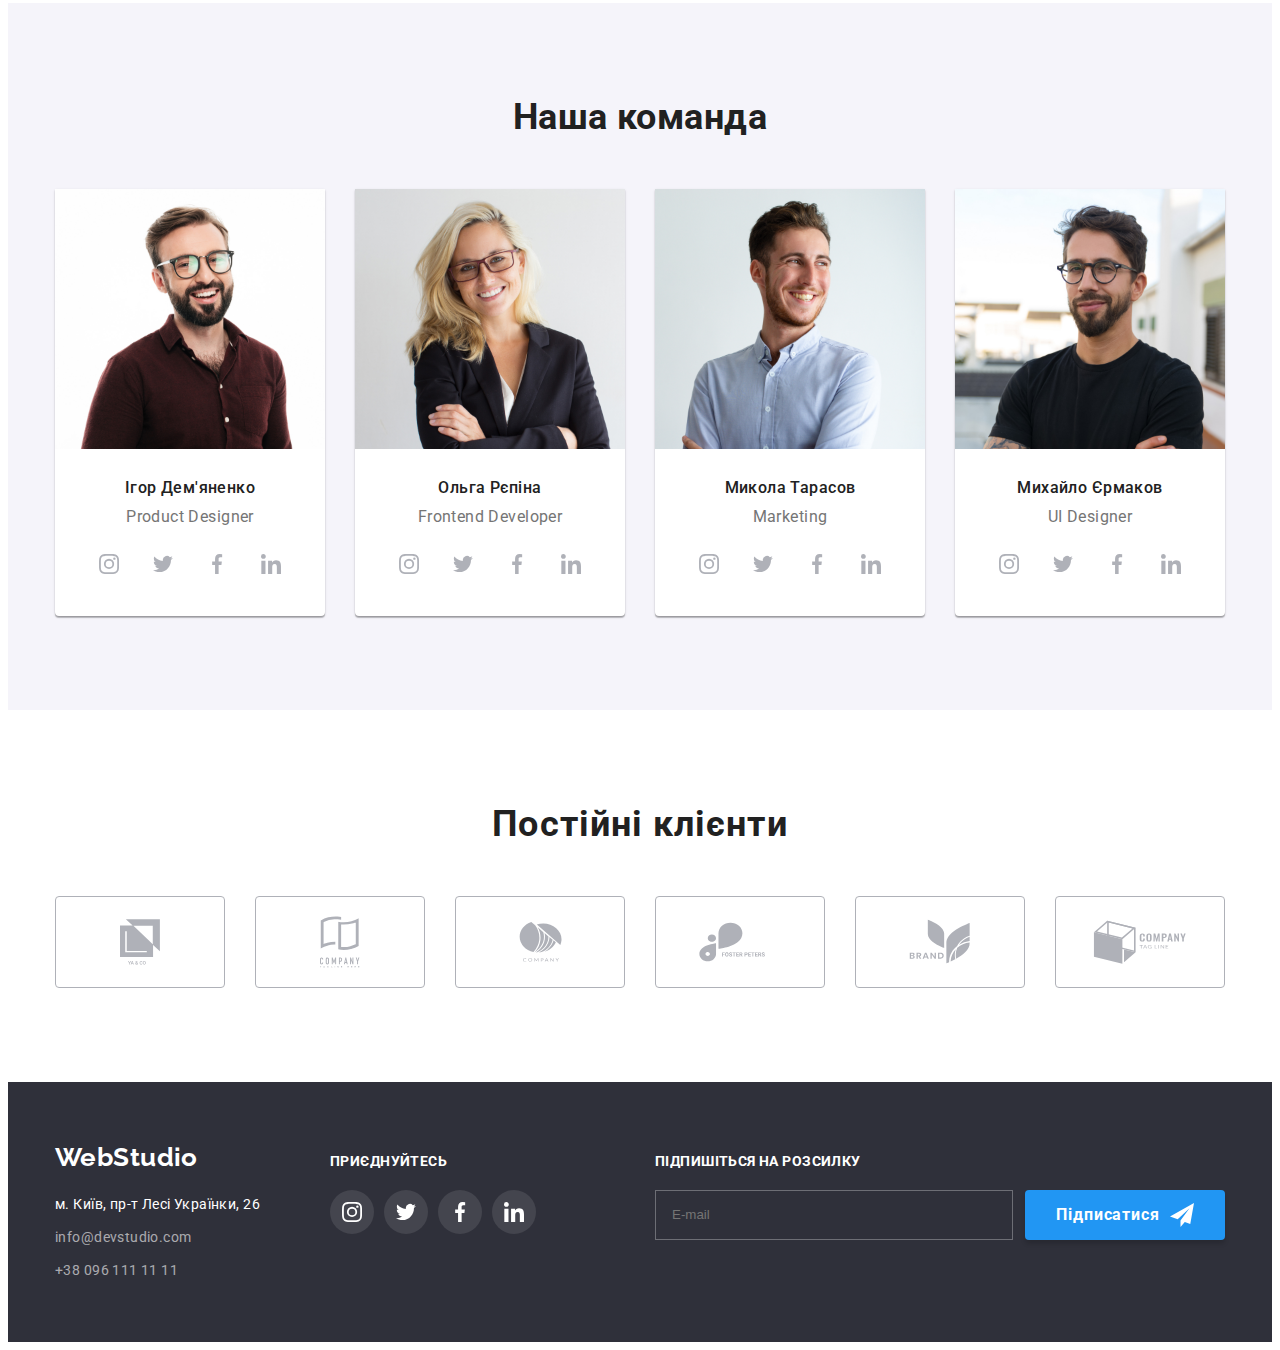
==== commit 8baa7a18: "1111" ====
--- a/index.html
+++ b/index.html
@@ -23,37 +23,38 @@
     <link rel="stylesheet" href="./css/styles.css" />
   </head>
   <body>
-    <!--Хедер-->
+    <!--HEADER-->
     <header class="header">
-      <div class="container page-header">
-        <nav class="header-nav">
-          <a class="header-logo link" href="./index.html">
-            <span class="header-logo-web">Web</span>Studio</a
-          >
-          <ul class="header-list list">
-            <li class="header-item">
-              <a class="header-link link current" href="">Студія</a>
-            </li>
-            <li class="header-item">
-              <a class="header-link link" href="./portfolio.html">Портфоліо</a>
-            </li>
-            <li class="header-item">
-              <a class="header-link link" href="">Контакти</a>
+      <div class="container header__page">
+        <nav class="header__navigation">
+          <!--Logo-->
+          <a class="logo link" href="./index.html"> <span class="logo__web">Web</span>Studio</a>
+          <!--Navigation-->
+          <ul class="navigation list">
+            <li class="navigation__item">
+              <a class="navigation__link link navigation__link--current" href="">Студія</a>
+            </li>
+            <li class="navigation__item">
+              <a class="navigation__link link" href="./portfolio.html">Портфоліо</a>
+            </li>
+            <li class="navigation__item">
+              <a class="navigation__link link" href="">Контакти</a>
             </li>
           </ul>
         </nav>
-        <ul class="header-contact-list list">
-          <li class="header-contact-item">
-            <a class="header-contact-link link" href="mailto:info@devstudio.com">
-              <svg class="header-contact-icon" width="16" height="12">
+        <!--Contacts-->
+        <ul class="contact list">
+          <li class="contact__item">
+            <a class="contact__link link" href="mailto:info@devstudio.com">
+              <svg class="contact__icon" width="16" height="12">
                 <use href="./photo/symbol-defs.svg#icon-envelope"></use>
               </svg>
               info@devstudio.com</a
             >
           </li>
-          <li class="header-contact-item">
-            <a class="header-contact-link link" href="tel:+38096111111">
-              <svg class="header-contact-icon" width="10" height="16">
+          <li class="contact__item">
+            <a class="contact__link link" href="tel:+38096111111">
+              <svg class="contact__icon" width="10" height="16">
                 <use href="./photo/symbol-defs.svg#icon-smartphone"></use>
               </svg>
               +38 096 111 11 11</a
@@ -62,23 +63,23 @@
         </ul>
       </div>
     </header>
-    <!--Основний контент-->
+    <!--MAIN CONTENT-->
     <main>
-      <!--Герой-->
-      <section class="hero hero-bcg">
+      <!--Hero-->
+      <section class="hero hero--background">
         <div class="container">
-          <h1 class="hero-title">Ефективні рішення для вашого бізнесу</h1>
-          <button type="button" class="hero-button" data-modal-open>Замовити послугу</button>
+          <h1 class="hero__title">Ефективні рішення для вашого бізнесу</h1>
+          <button type="button" class="hero__button" data-modal-open>Замовити послугу</button>
         </div>
       </section>
-      <!--Особлівости-->
+      <!--Features-->
       <section class="section">
         <div class="container">
-          <h2 class="visually-hidden">Особлівості</h2>
-          <ul class="features-list list">
-            <li class="features-item">
-              <div class="features-pic">
-                <svg class="features-icon" width="70" height="70">
+          <h2 class="visually--hidden">Особлівості</h2>
+          <ul class="features list">
+            <li class="features__item">
+              <div class="features__image">
+                <svg width="70" height="70">
                   <use href="./photo/symbol-defs.svg#icon-antena"></use>
                 </svg>
               </div>
@@ -87,9 +88,9 @@
                 Ідейні міркування, і навіть початок повсякденної роботи з формування позиції.
               </p>
             </li>
-            <li class="features-item">
-              <div class="features-pic">
-                <svg class="features-icon" width="70" height="70">
+            <li class="features__item">
+              <div class="features__image">
+                <svg width="70" height="70">
                   <use href="./photo/symbol-defs.svg#icon-clock"></use>
                 </svg>
               </div>
@@ -98,9 +99,9 @@
                 Завдання організації, особливо рамки і місце навчання кадрів тягне у себе.
               </p>
             </li>
-            <li class="features-item">
-              <div class="features-pic">
-                <svg class="features-icon" width="70" height="70">
+            <li class="features__item">
+              <div class="features__image">
+                <svg width="70" height="70">
                   <use href="./photo/symbol-defs.svg#icon-diagram"></use>
                 </svg>
               </div>
@@ -109,9 +110,9 @@
                 Так само консультація з широким активом значною мірою зумовлює.
               </p>
             </li>
-            <li class="features-item">
-              <div class="features-pic">
-                <svg class="features-icon" width="70" height="70">
+            <li class="features__item">
+              <div class="features__image">
+                <svg width="70" height="70">
                   <use href="./photo/symbol-defs.svg#icon-astronaut"></use>
                 </svg>
               </div>
--- a/css/styles.css
+++ b/css/styles.css
@@ -97,16 +97,16 @@
   background-color: var(--contacts-footer-colour);
   border-bottom: 1px solid #ececec;
 }
-.page-header {
-  display: flex;
-}
-
-.header-nav {
+.header__page {
+  display: flex;
+}
+
+.header__navigation {
   display: flex;
   align-items: center;
 }
 /*Logo*/
-.header-logo {
+.logo {
   margin-right: 93px;
 
   font-family: 'Raleway';
@@ -116,15 +116,15 @@
   color: var(--top-logo-colour);
 }
 
-.header-logo-web {
+.logo__web {
   color: var(--accent-colour);
 }
 
-.header-list {
-  display: flex;
-}
-
-.header-link {
+.navigation {
+  display: flex;
+}
+
+.navigation__link {
   padding-top: 32px;
   padding-bottom: 32px;
   font-weight: 500;
@@ -134,18 +134,18 @@
   color: var(--title-colour);
   transition: color var(--timeing-funktion);
 }
-.header-item {
+.navigation__item {
   margin-right: 50px;
 }
-.header-item:last-child {
+.navigation__item:last-child {
   margin-right: 0px;
 }
 
-.current {
+.navigation__link--current {
   color: var(--accent-colour);
   position: relative;
 }
-.current::after {
+.navigation__link--current::after {
   content: '';
   position: absolute;
   bottom: 0px;
@@ -156,25 +156,25 @@
   background-color: var(--buttom-colour);
 }
 
-.header-link:hover,
-.header-link:focus {
+.navigation__link:hover,
+.navigation__link:focus {
   color: var(--accent-colour);
 }
 /* Contacts */
-.header-contact-list {
+.contact {
   display: flex;
   align-items: center;
   margin-left: auto;
 }
 
-.header-contact-item {
+.contact__item {
   margin-right: 50px;
 }
-.header-contact-item:last-child {
+.contact__item:last-child {
   margin-right: 0px;
 }
 
-.header-contact-link {
+.contact__link {
   display: flex;
   align-items: center;
   font-weight: 500;
@@ -185,19 +185,19 @@
   transition: color var(--timeing-funktion);
 }
 
-.header-contact-icon {
+.contact__icon {
   margin-right: 10px;
   fill: currentColor;
   transition: fill var(--timeing-funktion);
 }
 
-.header-contact-link:hover,
-.header-contact-link:focus {
+.contact__link:hover,
+.contact__link:focus {
   color: var(--accent-colour);
 }
 
-.header-contact-link:hover .header-contact-icon,
-.header-contact-link:focus .header-contact-icon {
+.contact__link:hover .contact__icon,
+.contact__link:focus .contact__icon {
   fill: var(--accent-colour);
 }
 
@@ -209,7 +209,7 @@
   padding: 200px 0px;
   background-color: var(--footer-bcg-colour);
 }
-.hero-bcg {
+.hero--background {
   height: 600px;
   max-width: 1600px;
   background-image: linear-gradient(rgba(47, 48, 58, 0.4), rgba(47, 48, 58, 0.4)),
@@ -218,7 +218,7 @@
   background-position: center;
   background-size: cover;
 }
-.hero-title {
+.hero__title {
   width: 696px;
   margin-left: auto;
   margin-right: auto;
@@ -232,7 +232,7 @@
   color: var(--bot-logo-colour);
 }
 
-.hero-button {
+.hero__button {
   margin-top: 30px;
   margin-left: auto;
   margin-right: auto;
@@ -254,7 +254,7 @@
 }
 /*--------------fEATURES--------------*/
 
-.visually-hidden {
+.visually--hidden {
   position: absolute;
   width: 1px;
   height: 1px;
@@ -266,7 +266,19 @@
   clip: rect(0 0 0 0);
   overflow: hidden;
 }
-.features-pic {
+.features {
+  display: flex;
+}
+
+.features__item {
+  margin-right: 30px;
+  width: 270px;
+}
+.features__item:last-child {
+  margin: 0px;
+}
+
+.features__image {
   margin-bottom: 30px;
   width: 270px;
   height: 120px;
@@ -287,19 +299,7 @@
   text-transform: uppercase;
   color: var(--title-colour);
 }
-.features-list {
-  display: flex;
-}
-
-.features-item {
-  margin-right: 30px;
-
-  width: 270px;
-}
-
-.features-item:last-child {
-  margin: 0px;
-}
+
 .features-text {
   font-size: 14px;
   line-height: 1.71;
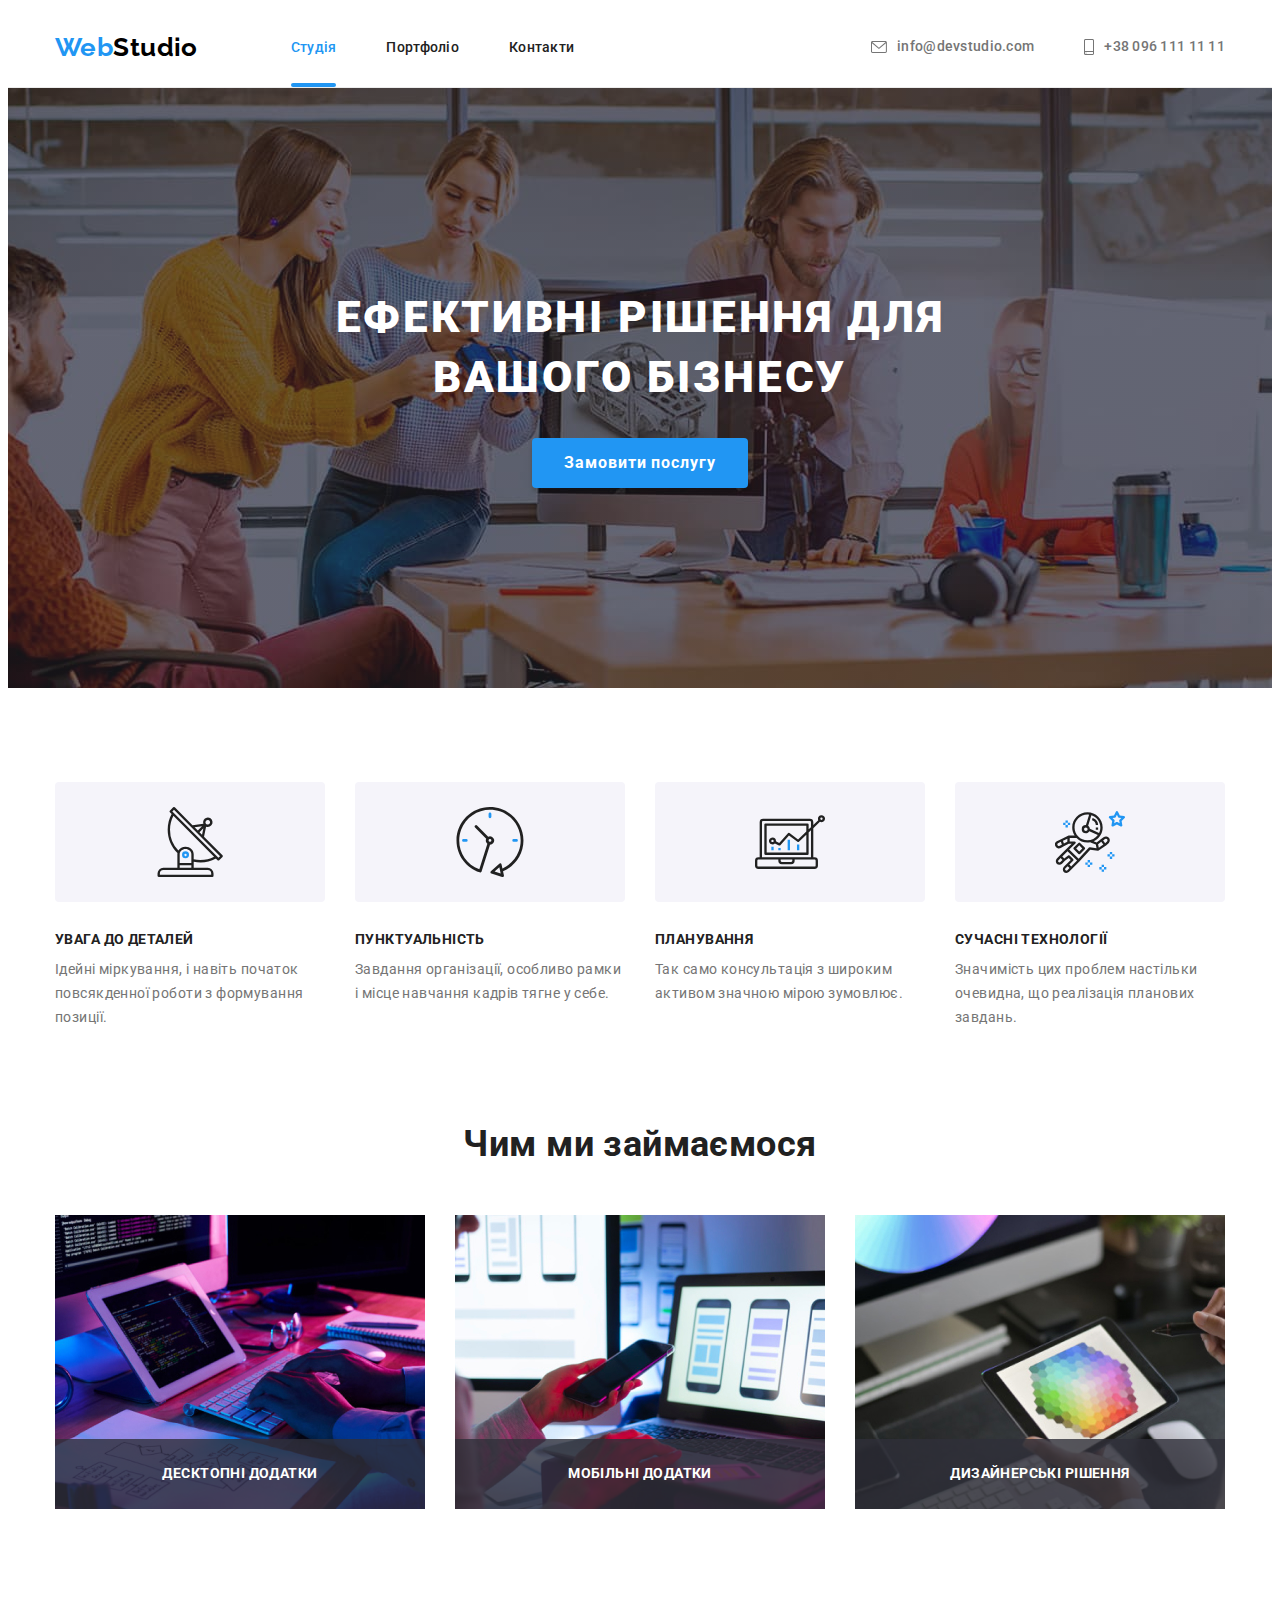
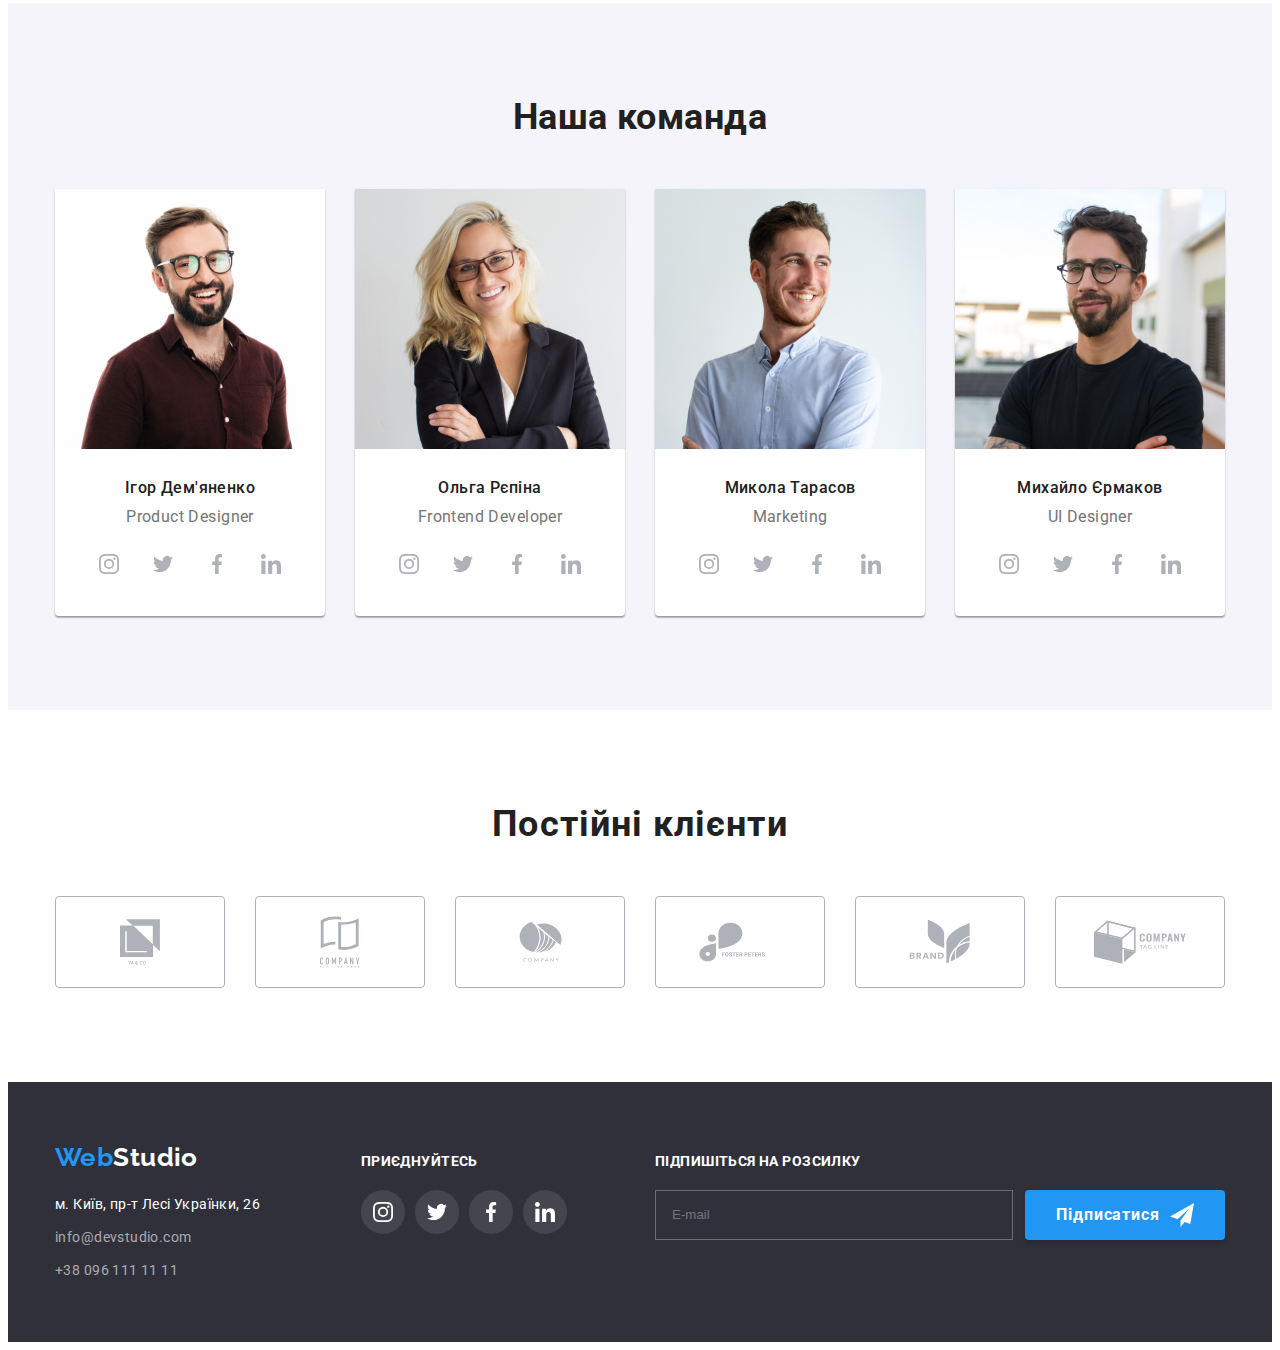
==== commit 54e4b30a: "1234" ====
--- a/index.html
+++ b/index.html
@@ -83,8 +83,8 @@
                   <use href="./photo/symbol-defs.svg#icon-antena"></use>
                 </svg>
               </div>
-              <h3 class="features-title">УВАГА ДО ДЕТАЛЕЙ</h3>
-              <p class="features-text">
+              <h3 class="features__title">УВАГА ДО ДЕТАЛЕЙ</h3>
+              <p class="features__text">
                 Ідейні міркування, і навіть початок повсякденної роботи з формування позиції.
               </p>
             </li>
@@ -94,8 +94,8 @@
                   <use href="./photo/symbol-defs.svg#icon-clock"></use>
                 </svg>
               </div>
-              <h3 class="features-title">ПУНКТУАЛЬНІСТЬ</h3>
-              <p class="features-text">
+              <h3 class="features__title">ПУНКТУАЛЬНІСТЬ</h3>
+              <p class="features__text">
                 Завдання організації, особливо рамки і місце навчання кадрів тягне у себе.
               </p>
             </li>
@@ -105,8 +105,8 @@
                   <use href="./photo/symbol-defs.svg#icon-diagram"></use>
                 </svg>
               </div>
-              <h3 class="features-title">ПЛАНУВАННЯ</h3>
-              <p class="features-text">
+              <h3 class="features__title">ПЛАНУВАННЯ</h3>
+              <p class="features__text">
                 Так само консультація з широким активом значною мірою зумовлює.
               </p>
             </li>
@@ -116,177 +116,177 @@
                   <use href="./photo/symbol-defs.svg#icon-astronaut"></use>
                 </svg>
               </div>
-              <h3 class="features-title">СУЧАСНІ ТЕХНОЛОГІЇ</h3>
-              <p class="features-text">
+              <h3 class="features__title">СУЧАСНІ ТЕХНОЛОГІЇ</h3>
+              <p class="features__text">
                 Значимість цих проблем настільки очевидна, що реалізація планових завдань.
               </p>
             </li>
           </ul>
         </div>
       </section>
-      <!--Чим ми займаємось-->
+      <!--Task-->
       <section class="task section">
         <div class="container">
-          <h2 class="section-title">Чим ми займаємося</h2>
-          <ul class="task-list list">
-            <li class="task-img">
-              <div class="task-thumb">
+          <h2 class="task__title">Чим ми займаємося</h2>
+          <ul class="task__list list">
+            <li class="task__image">
+              <div class="task__thumb">
                 <img src="./photo/img.jpg" alt="програмування" width="370" />
-                <p class="task-text">Десктопні додатки</p>
-              </div>
-            </li>
-            <li class="task-img">
-              <div class="task-thumb">
+                <p class="task__text">Десктопні додатки</p>
+              </div>
+            </li>
+            <li class="task__image">
+              <div class="task__thumb">
                 <img src="./photo/img-2.jpg" alt="мобільні додатки" width="370" />
-                <p class="task-text">Мобільні додатки</p>
-              </div>
-            </li>
-            <li class="task-img">
-              <div class="task-thumb">
+                <p class="task__text">Мобільні додатки</p>
+              </div>
+            </li>
+            <li class="task__image">
+              <div class="task__thumb">
                 <img src="./photo/img-3.jpg" alt="палітра кольорів" width="370" />
-                <p class="task-text">Дизайнерські рішення</p>
+                <p class="task__text">Дизайнерські рішення</p>
               </div>
             </li>
           </ul>
         </div>
       </section>
-      <!--Команда-->
+      <!--Team-->
       <section class="team section">
         <div class="container">
-          <h2 class="section-title">Наша команда</h2>
-          <ul class="team-list list">
-            <li class="team-member">
-              <img class="team-photo" src="./photo/img—22.jpg" alt="дизайнер" width="270" />
-              <div class="team-tt">
-                <h3 class="team-name">Ігор Дем'яненко</h3>
-                <p class="team-speciality">Product Designer</p>
-                <ul class="team-sn-list">
-                  <li class="team-sn-item">
-                    <a class="team-sn-link" href="">
-                      <svg class="team-sn-icon" width="20" height="20">
+          <h2 class="team__title">Наша команда</h2>
+          <ul class="team__list list">
+            <li class="team__member">
+              <img class="team__photo" src="./photo/img—22.jpg" alt="дизайнер" width="270" />
+              <div class="team__data">
+                <h3 class="team__name">Ігор Дем'яненко</h3>
+                <p class="team__speciality">Product Designer</p>
+                <ul class="sn">
+                  <li>
+                    <a class="sn__link" href="">
+                      <svg width="20" height="20">
                         <use href="./photo/symbol-defs.svg#icon-instagram"></use></svg
                     ></a>
                   </li>
-                  <li class="team-sn-item">
-                    <a class="team-sn-link" href="">
-                      <svg class="team-sn-icon" width="20" height="20">
+                  <li>
+                    <a class="sn__link" href="">
+                      <svg width="20" height="20">
                         <use href="./photo/symbol-defs.svg#icon-twitter"></use></svg
                     ></a>
                   </li>
-                  <li class="team-sn-item">
-                    <a class="team-sn-link" href="">
-                      <svg class="team-sn-icon" width="20" height="20">
+                  <li>
+                    <a class="sn__link" href="">
+                      <svg width="20" height="20">
                         <use href="./photo/symbol-defs.svg#icon-facebook"></use></svg
                     ></a>
                   </li>
-                  <li class="team-sn-item">
-                    <a class="team-sn-link" href="">
-                      <svg class="team-sn-icon" width="20" height="20">
+                  <li>
+                    <a class="sn__link" href="">
+                      <svg width="20" height="20">
                         <use href="./photo/symbol-defs.svg#icon-linkedin"></use></svg
                     ></a>
                   </li>
                 </ul>
               </div>
             </li>
-            <li class="team-member">
+            <li class="team__member">
               <img
-                class="team-photo"
+                class="team__photo"
                 src="./photo/img-4.jpg"
                 alt="фронтент розробнік"
                 width="270"
               />
-              <div class="team-tt">
-                <h3 class="team-name">Ольга Рєпіна</h3>
-                <p class="team-speciality">Frontend Developer</p>
-                <ul class="team-sn-list">
-                  <li class="team-sn-item">
-                    <a class="team-sn-link" href="">
-                      <svg class="team-sn-icon" width="20" height="20">
+              <div class="team__data">
+                <h3 class="team__name">Ольга Рєпіна</h3>
+                <p class="team__speciality">Frontend Developer</p>
+                <ul class="sn">
+                  <li>
+                    <a class="sn__link" href="">
+                      <svg width="20" height="20">
                         <use href="./photo/symbol-defs.svg#icon-instagram"></use></svg
                     ></a>
                   </li>
-                  <li class="team-sn-item">
-                    <a class="team-sn-link" href="">
-                      <svg class="team-sn-icon" width="20" height="20">
+                  <li>
+                    <a class="sn__link" href="">
+                      <svg width="20" height="20">
                         <use href="./photo/symbol-defs.svg#icon-twitter"></use></svg
                     ></a>
                   </li>
-                  <li class="team-sn-item">
-                    <a class="team-sn-link" href="">
-                      <svg class="team-sn-icon" width="20" height="20">
+                  <li>
+                    <a class="sn__link" href="">
+                      <svg width="20" height="20">
                         <use href="./photo/symbol-defs.svg#icon-facebook"></use></svg
                     ></a>
                   </li>
-                  <li class="team-sn-item">
-                    <a class="team-sn-link" href="">
-                      <svg class="team-sn-icon" width="20" height="20">
+                  <li>
+                    <a class="sn__link" href="">
+                      <svg width="20" height="20">
                         <use href="./photo/symbol-defs.svg#icon-linkedin"></use></svg
                     ></a>
                   </li>
                 </ul>
               </div>
             </li>
-            <li class="team-member">
-              <img class="team-photo" src="./photo/img-5.jpg" alt="маркетинг" width="270" />
-              <div class="team-tt">
-                <h3 class="team-name">Микола Тарасов</h3>
-                <p class="team-speciality">Marketing</p>
-                <ul class="team-sn-list">
-                  <li class="team-sn-item">
-                    <a class="team-sn-link" href="">
-                      <svg class="team-sn-icon" width="20" height="20">
+            <li class="team__member">
+              <img class="team__photo" src="./photo/img-5.jpg" alt="маркетинг" width="270" />
+              <div class="team__data">
+                <h3 class="team__name">Микола Тарасов</h3>
+                <p class="team__speciality">Marketing</p>
+                <ul class="sn">
+                  <li>
+                    <a class="sn__link" href="">
+                      <svg width="20" height="20">
                         <use href="./photo/symbol-defs.svg#icon-instagram"></use></svg
                     ></a>
                   </li>
-                  <li class="team-sn-item">
-                    <a class="team-sn-link" href="">
-                      <svg class="team-sn-icon" width="20" height="20">
+                  <li>
+                    <a class="sn__link" href="">
+                      <svg width="20" height="20">
                         <use href="./photo/symbol-defs.svg#icon-twitter"></use></svg
                     ></a>
                   </li>
-                  <li class="team-sn-item">
-                    <a class="team-sn-link" href="">
-                      <svg class="team-sn-icon" width="20" height="20">
+                  <li>
+                    <a class="sn__link" href="">
+                      <svg width="20" height="20">
                         <use href="./photo/symbol-defs.svg#icon-facebook"></use></svg
                     ></a>
                   </li>
-                  <li class="team-sn-item">
-                    <a class="team-sn-link" href="">
-                      <svg class="team-sn-icon" width="20" height="20">
+                  <li>
+                    <a class="sn__link" href="">
+                      <svg width="20" height="20">
                         <use href="./photo/symbol-defs.svg#icon-linkedin"></use></svg
                     ></a>
                   </li>
                 </ul>
               </div>
             </li>
-            <li class="team-member">
-              <img class="team-photo" src="./photo/img-6.jpg" alt="ЮЛ дизайнер" width="270" />
-              <div class="team-tt">
-                <h3 class="team-name">Михайло Єрмаков</h3>
-                <p class="team-speciality">UI Designer</p>
-                <ul class="team-sn-list">
-                  <li class="team-sn-item">
-                    <a class="team-sn-link" href="">
-                      <svg class="team-sn-icon" width="20" height="20">
+            <li class="team__member">
+              <img class="team__photo" src="./photo/img-6.jpg" alt="ЮЛ дизайнер" width="270" />
+              <div class="team__data">
+                <h3 class="team__name">Михайло Єрмаков</h3>
+                <p class="team__speciality">UI Designer</p>
+                <ul class="sn">
+                  <li>
+                    <a class="sn__link" href="">
+                      <svg width="20" height="20">
                         <use href="./photo/symbol-defs.svg#icon-instagram"></use>
                       </svg>
                     </a>
                   </li>
-                  <li class="team-sn-item">
-                    <a class="team-sn-link" href="">
-                      <svg class="team-sn-icon" width="20" height="20">
+                  <li>
+                    <a class="sn__link" href="">
+                      <svg width="20" height="20">
                         <use href="./photo/symbol-defs.svg#icon-twitter"></use></svg
                     ></a>
                   </li>
-                  <li class="team-sn-item">
-                    <a class="team-sn-link" href="">
-                      <svg class="team-sn-icon" width="20" height="20">
+                  <li>
+                    <a class="sn__link" href="">
+                      <svg width="20" height="20">
                         <use href="./photo/symbol-defs.svg#icon-facebook"></use></svg
                     ></a>
                   </li>
-                  <li class="team-sn-item">
-                    <a class="team-sn-link" href="">
-                      <svg class="team-sn-icon" width="20" height="20">
+                  <li>
+                    <a class="sn__link" href="">
+                      <svg width="20" height="20">
                         <use href="./photo/symbol-defs.svg#icon-linkedin"></use></svg
                     ></a>
                   </li>
@@ -296,43 +296,44 @@
           </ul>
         </div>
       </section>
-      <section class="clients">
+      <!--Clients-->
+      <section class="client">
         <div class="container">
-          <p class="clients-title">Постійні клієнти</p>
-          <ul class="client-list">
-            <li class="client-item">
-              <a class="client-link" href=""
-                ><svg class="client-icon" width="40" height="52">
+          <p class="clients__title">Постійні клієнти</p>
+          <ul class="client__list">
+            <li class="client__item">
+              <a class="client__link" href=""
+                ><svg class="client__icon" width="40" height="52">
                   <use href="./photo/symbol-defs.svg#icon-client-a"></use></svg
               ></a>
             </li>
-            <li class="client-item">
-              <a class="client-link" href=""
-                ><svg class="client-icon" width="40" height="52">
+            <li class="client__item">
+              <a class="client__link" href=""
+                ><svg class="client__icon" width="40" height="52">
                   <use href="./photo/symbol-defs.svg#icon-client-b"></use></svg
               ></a>
             </li>
-            <li class="client-item">
-              <a class="client-link" href=""
-                ><svg class="client-icon" width="43" height="41">
+            <li class="client__item">
+              <a class="client__link" href=""
+                ><svg class="client__icon" width="43" height="41">
                   <use href="./photo/symbol-defs.svg#icon-client-c"></use></svg
               ></a>
             </li>
-            <li class="client-item">
-              <a class="client-link" href=""
-                ><svg class="client-icon" width="84" height="40">
+            <li class="client__item">
+              <a class="client__link" href=""
+                ><svg class="client__icon" width="84" height="40">
                   <use href="./photo/symbol-defs.svg#icon-client-d"></use></svg
               ></a>
             </li>
-            <li class="client-item">
-              <a class="client-link" href=""
-                ><svg class="client-icon" width="62" height="45">
+            <li class="client__item">
+              <a class="client__link" href=""
+                ><svg class="client__icon" width="62" height="45">
                   <use href="./photo/symbol-defs.svg#icon-client-e"></use></svg
               ></a>
             </li>
-            <li class="client-item">
-              <a class="client-link" href=""
-                ><svg class="client-icon" width="94" height="44">
+            <li class="client__item">
+              <a class="client__link" href=""
+                ><svg class="client__icon" width="94" height="44">
                   <use href="./photo/symbol-defs.svg#icon-client-f"></use></svg
               ></a>
             </li>
@@ -340,54 +341,54 @@
         </div>
       </section>
     </main>
-    <!--Футер-->
+    <!--FOOTER-->
     <footer class="footer">
-      <div class="container footer-n">
+      <div class="container footer__page">
         <div class="adress">
-          <a class="footer-logo link" href="./index.html">
-            <span class="header-logo-web">Web</span>Studio</a
+          <a class="logo logo__color link" href="./index.html">
+            <span class="logo__web">Web</span>Studio</a
           >
           <address>
-            <ul class="adress-list list">
-              <li class="adress-item">
+            <ul class="adress list">
+              <li class="adress__item">
                 <a
-                  class="footer-adress link adress-item"
+                  class="adress__colored link"
                   href="https://www.google.com/maps/place/бул.+Леси+Украинки,+26,+Киев,+02000/@50.4265807,30.5383858,17z/data=!3m1!4b1!4m5!3m4!1s0x40d4cf0e033ecbe9:0x57a4dffefec77da0!8m2!3d50.4265807!4d30.5383858"
                   >м. Київ, пр-т Лесі Українки, 26</a
                 >
               </li>
-              <li class="adress-item">
-                <a class="footer-link link" href="mailto:info@devstudio.com">info@devstudio.com</a>
+              <li class="adress__item">
+                <a class="adress__link link" href="mailto:info@devstudio.com">info@devstudio.com</a>
               </li>
-              <li class="adress-item">
-                <a class="footer-link link" href="tel:+38096111111">+38 096 111 11 11</a>
+              <li class="adress__item">
+                <a class="adress__link link" href="tel:+38096111111">+38 096 111 11 11</a>
               </li>
             </ul>
           </address>
         </div>
         <div class="social">
-          <h2 class="social-title">приєднуйтесь</h2>
-          <ul class="social-list">
-            <li class="social-item">
-              <a class="social-link" href="">
+          <h2 class="social__title">приєднуйтесь</h2>
+          <ul class="social__list">
+            <li class="social__item">
+              <a class="social__link" href="">
                 <svg class="" width="20" height="20">
                   <use href="./photo/symbol-defs.svg#icon-instagram"></use></svg
               ></a>
             </li>
-            <li class="social-item">
-              <a class="social-link" href="">
+            <li class="social__item">
+              <a class="social__link" href="">
                 <svg class="" width="20" height="20">
                   <use href="./photo/symbol-defs.svg#icon-twitter"></use></svg
               ></a>
             </li>
-            <li class="social-item">
-              <a class="social-link" href="">
+            <li class="social__item">
+              <a class="social__link" href="">
                 <svg class="" width="20" height="20">
                   <use href="./photo/symbol-defs.svg#icon-facebook"></use></svg
               ></a>
             </li>
-            <li class="social-item">
-              <a class="social-link" href="">
+            <li class="social__item">
+              <a class="social__link" href="">
                 <svg class="" width="20" height="20">
                   <use href="./photo/symbol-defs.svg#icon-linkedin"></use></svg
               ></a>
@@ -395,12 +396,12 @@
           </ul>
         </div>
         <div class="footer-form">
-          <h2 class="footer-form-title">Підпишіться на розсилку</h2>
-          <form class="footer-mb">
+          <h2 class="footer-form__title">Підпишіться на розсилку</h2>
+          <form class="footer-form--position">
             <input type="email" name="email" placeholder="E-mail" />
-            <button class="footer-btn" type="submit">
-              <span class="send-text">Підписатися</span>
-              <svg class="send-icon" width="24" height="24">
+            <button class="footer-button" type="submit">
+              <span class="footer-button__text">Підписатися</span>
+              <svg class="footer-button__icon" width="24" height="24">
                 <use href="./photo/symbol-defs.svg#icon-icon-send"></use>
               </svg>
             </button>
--- a/css/styles.css
+++ b/css/styles.css
@@ -290,7 +290,7 @@
   border-radius: 4px;
 }
 
-.features-title {
+.features__title {
   margin-bottom: 10px;
 
   font-weight: 700;
@@ -300,7 +300,7 @@
   color: var(--title-colour);
 }
 
-.features-text {
+.features__text {
   font-size: 14px;
   line-height: 1.71;
   color: var(--secondary-text-colour);
@@ -310,7 +310,7 @@
   padding-top: 0px;
 }
 
-.section-title {
+.task__title {
   margin-bottom: 50px;
   font-weight: 700;
   font-size: 36px;
@@ -318,11 +318,11 @@
   text-align: center;
   color: var(--title-colour);
 }
-.task-list {
-  display: flex;
-}
-
-.task-img {
+.task__list {
+  display: flex;
+}
+
+.task__image {
   margin-right: 30px;
 
   width: 370px;
@@ -330,11 +330,15 @@
   left: 215px;
   top: 1058px;
 }
-.task-thumb {
+.task__image:last-child {
+  margin-right: 0px;
+}
+
+.task__thumb {
   position: relative;
 }
 
-.task-text {
+.task__text {
   width: 370px;
   height: 70px;
 
@@ -351,48 +355,54 @@
   align-items: center;
   justify-content: center;
 }
-.task-img:last-child {
-  margin-right: 0px;
-}
 
 /*----------TEAM-------------*/
 .team {
   background-color: #f5f4fa;
 }
 
-.team-list {
-  display: flex;
-}
-
-.team-photo {
-  width: 270px;
-  height: 260px;
-  left: 215px;
-  top: 1632px;
-}
-
-.team-member {
+.team__title {
+  margin-bottom: 50px;
+  font-weight: 700;
+  font-size: 36px;
+  line-height: 1.16;
+  text-align: center;
+  color: var(--title-colour);
+}
+
+.team__list {
+  display: flex;
+}
+.team__member {
   margin-right: 30px;
   background-color: var(--bot-logo-colour);
   box-shadow: 0px 1px 3px rgba(0, 0, 0, 0.12), 0px 1px 1px rgba(0, 0, 0, 0.14),
     0px 2px 1px rgba(0, 0, 0, 0.2);
   border-radius: 0px 0px 4px 4px;
 }
-.team-member:last-child {
+.team__member:last-child {
   margin-right: 0px;
 }
-.team-tt {
+
+.team__photo {
+  width: 270px;
+  height: 260px;
+  left: 215px;
+  top: 1632px;
+}
+
+.team__data {
   padding: 30px 0px;
 }
 
-.team-name {
+.team__name {
   font-weight: 500;
   font-size: 16px;
   line-height: 1.18;
   text-align: center;
   color: var(--title-colour);
 }
-.team-speciality {
+.team__speciality {
   margin-top: 10px;
   font-size: 16px;
   line-height: 1.18;
@@ -400,7 +410,7 @@
   color: var(--secondary-text-colour);
 }
 
-.team-sn-list {
+.sn {
   margin-top: 15px;
   gap: 10px;
   display: flex;
@@ -408,7 +418,7 @@
   justify-content: center;
 }
 
-.team-sn-link {
+.sn__link {
   width: 44px;
   height: 44px;
   border-radius: 50%;
@@ -418,17 +428,17 @@
   fill: #afb1b8;
   transition: fill var(--timeing-funktion), background-color var(--timeing-funktion);
 }
-.team-sn-link:hover,
-.team-sn-link:focus {
+.sn__link:hover,
+.sn__link:focus {
   fill: #ffffff;
   background-color: var(--accent-colour);
 }
 /*---------CLIENTS------------*/
-.clients {
+.client {
   padding-top: 94px;
   padding-bottom: 94px;
 }
-.clients-title {
+.clients__title {
   margin-bottom: 50px;
 
   font-weight: 700;
@@ -439,24 +449,21 @@
   color: var(--title-colour);
 }
 
-.client-list {
-  display: flex;
-  align-items: center;
-  justify-content: center;
-}
-
-.client-item {
+.client__list {
+  display: flex;
+  align-items: center;
+  justify-content: center;
+}
+
+.client__item {
   margin-right: 30px;
 }
 
-.client-item:last-child {
+.client__item:last-child {
   margin-right: 0px;
 }
 
-.client-icon {
-  fill: currentColor;
-}
-.client-link {
+.client__link {
   display: flex;
   align-items: center;
   justify-content: center;
@@ -467,11 +474,14 @@
   transition: border var(--timeing-funktion), color var(--timeing-funktion);
   color: #afb1b8;
 }
-
-.client-link:hover,
-.client-link:focus {
+.client__link:hover,
+.client__link:focus {
   border: 1px solid var(--buttom-colour);
   color: var(--buttom-colour);
+}
+
+.client__icon {
+  fill: currentColor;
 }
 
 /*----------FOOTER------------*/
@@ -480,45 +490,42 @@
   padding-bottom: 60px;
   background-color: var(--footer-bcg-colour);
 }
-.footer-logo {
+.footer__page {
+  display: flex;
+  align-items: baseline;
+}
+.logo__color {
   display: block;
   margin-bottom: 20px;
-  font-family: 'Raleway';
-  font-weight: 700;
-  font-size: 26px;
-  line-height: 1.19;
   color: var(--bot-logo-colour);
 }
 
-.footer-adress {
+.adress__colored {
   font-size: 14px;
   line-height: 1.71;
   color: var(--bot-logo-colour);
 }
-.adress-item {
+.adress__item {
   margin-bottom: 9px;
 }
-.adress-item:last-child {
+.adress__item:last-child {
   margin-bottom: 0px;
 }
-.footer-link {
+.adress__link {
   font-size: 14px;
   line-height: 1.71;
   color: rgba(255, 255, 255, 0.6);
   transition: color var(--timeing-funktion);
 }
-.footer-link:hover,
-.footer-link:focus {
+.adress__link:hover,
+.adress__link:focus {
   color: var(--accent-colour);
 }
-.footer-n {
-  display: flex;
-  align-items: baseline;
-}
+
 .social {
   margin-left: 70px;
 }
-.social-title {
+.social__title {
   margin-bottom: 20px;
   font-weight: 700;
   font-size: 14px;
@@ -527,13 +534,13 @@
   color: var(--bot-logo-colour);
 }
 
-.social-list {
+.social__list {
   gap: 10px;
   margin-right: auto;
   display: flex;
 }
 
-.social-link {
+.social__link {
   width: 44px;
   height: 44px;
   border-radius: 50%;
@@ -545,14 +552,14 @@
   transition: background-color var(--timeing-funktion);
 }
 
-.social-link:hover,
-.social-link:focus {
+.social__link:hover,
+.social__link:focus {
   background-color: var(--accent-colour);
 }
 .footer-form {
   margin-left: auto;
 }
-.footer-form-title {
+.footer-form__title {
   margin-bottom: 20px;
   font-weight: 700;
   font-size: 14px;
@@ -570,7 +577,7 @@
   border: 1px solid rgba(255, 255, 255, 0.3);
   color: rgba(255, 255, 255, 0.6);
 }
-.footer-btn {
+.footer-button {
   display: flex;
   align-items: center;
   justify-content: center;
@@ -589,15 +596,15 @@
   box-shadow: 0px 4px 4px rgba(0, 0, 0, 0.15);
   border-radius: 4px;
 }
-.send-text {
+.footer-button__text {
   margin-right: 10px;
 }
 
-.send-icon {
+.footer-button__icon {
   fill: var(--contacts-footer-colour);
 }
 
-.footer-mb {
+.footer-form--position {
   display: flex;
 }
 /*---------------PORTFOLIO--------------*/
@@ -608,11 +615,11 @@
   margin-bottom: 50px;
 }
 
-.port-btn-item {
+.port-btn__item {
   margin-right: 8px;
 }
 
-.port-btn-item:last-child {
+.port-btn__item:last-child {
   margin-right: 0px;
 }
 .port-btn {
@@ -642,7 +649,7 @@
   display: flex;
   flex-wrap: wrap;
 }
-.port-item {
+.port__item {
   width: 370px;
   margin-right: 30px;
   margin-bottom: 30px;
@@ -660,10 +667,10 @@
   box-shadow: 1px 4px 6px 0px #00000029, 0px 4px 4px 0px #0000000f;
 }
 
-.port-item:nth-child(3n) {
+.port__item:nth-child(3n) {
   margin-right: 0px;
 }
-.port-item:nth-last-child(-n + 3) {
+.port__item:nth-last-child(-n + 3) {
   margin-bottom: 0px;
 }
 
